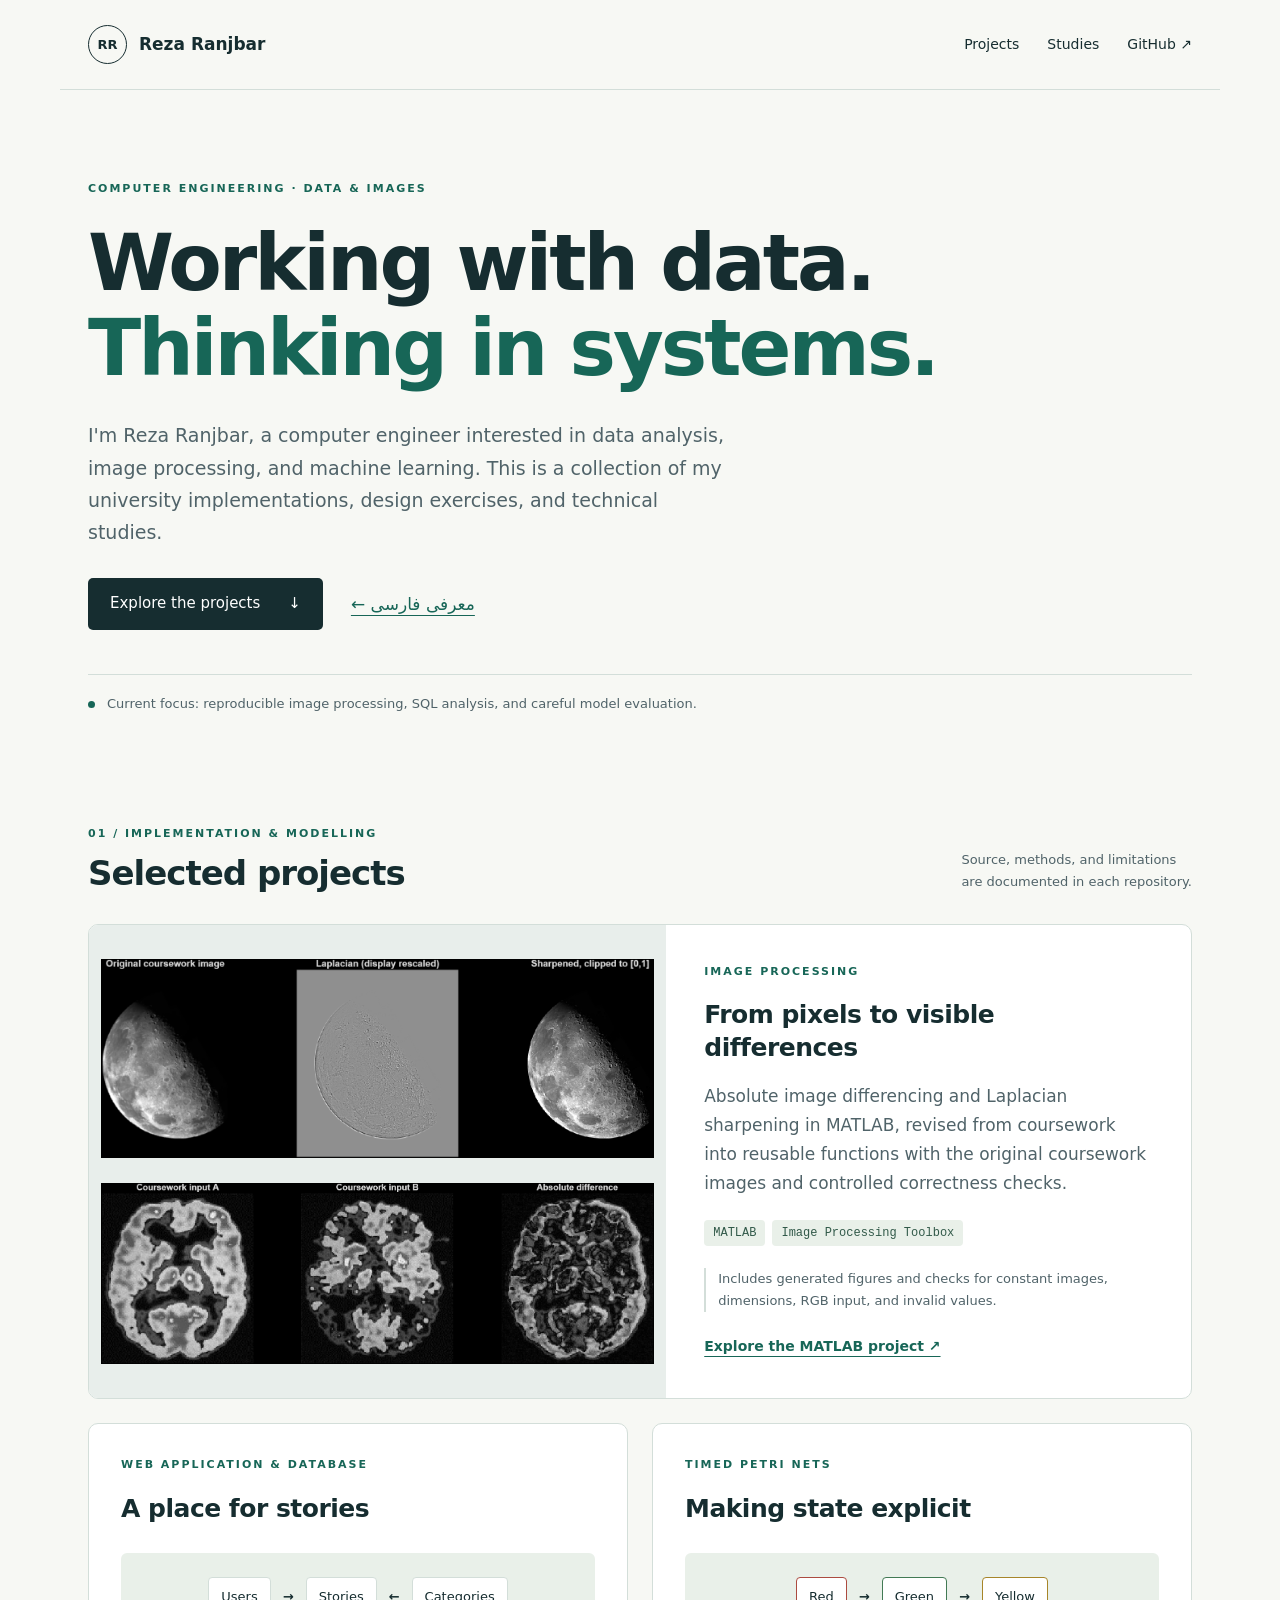
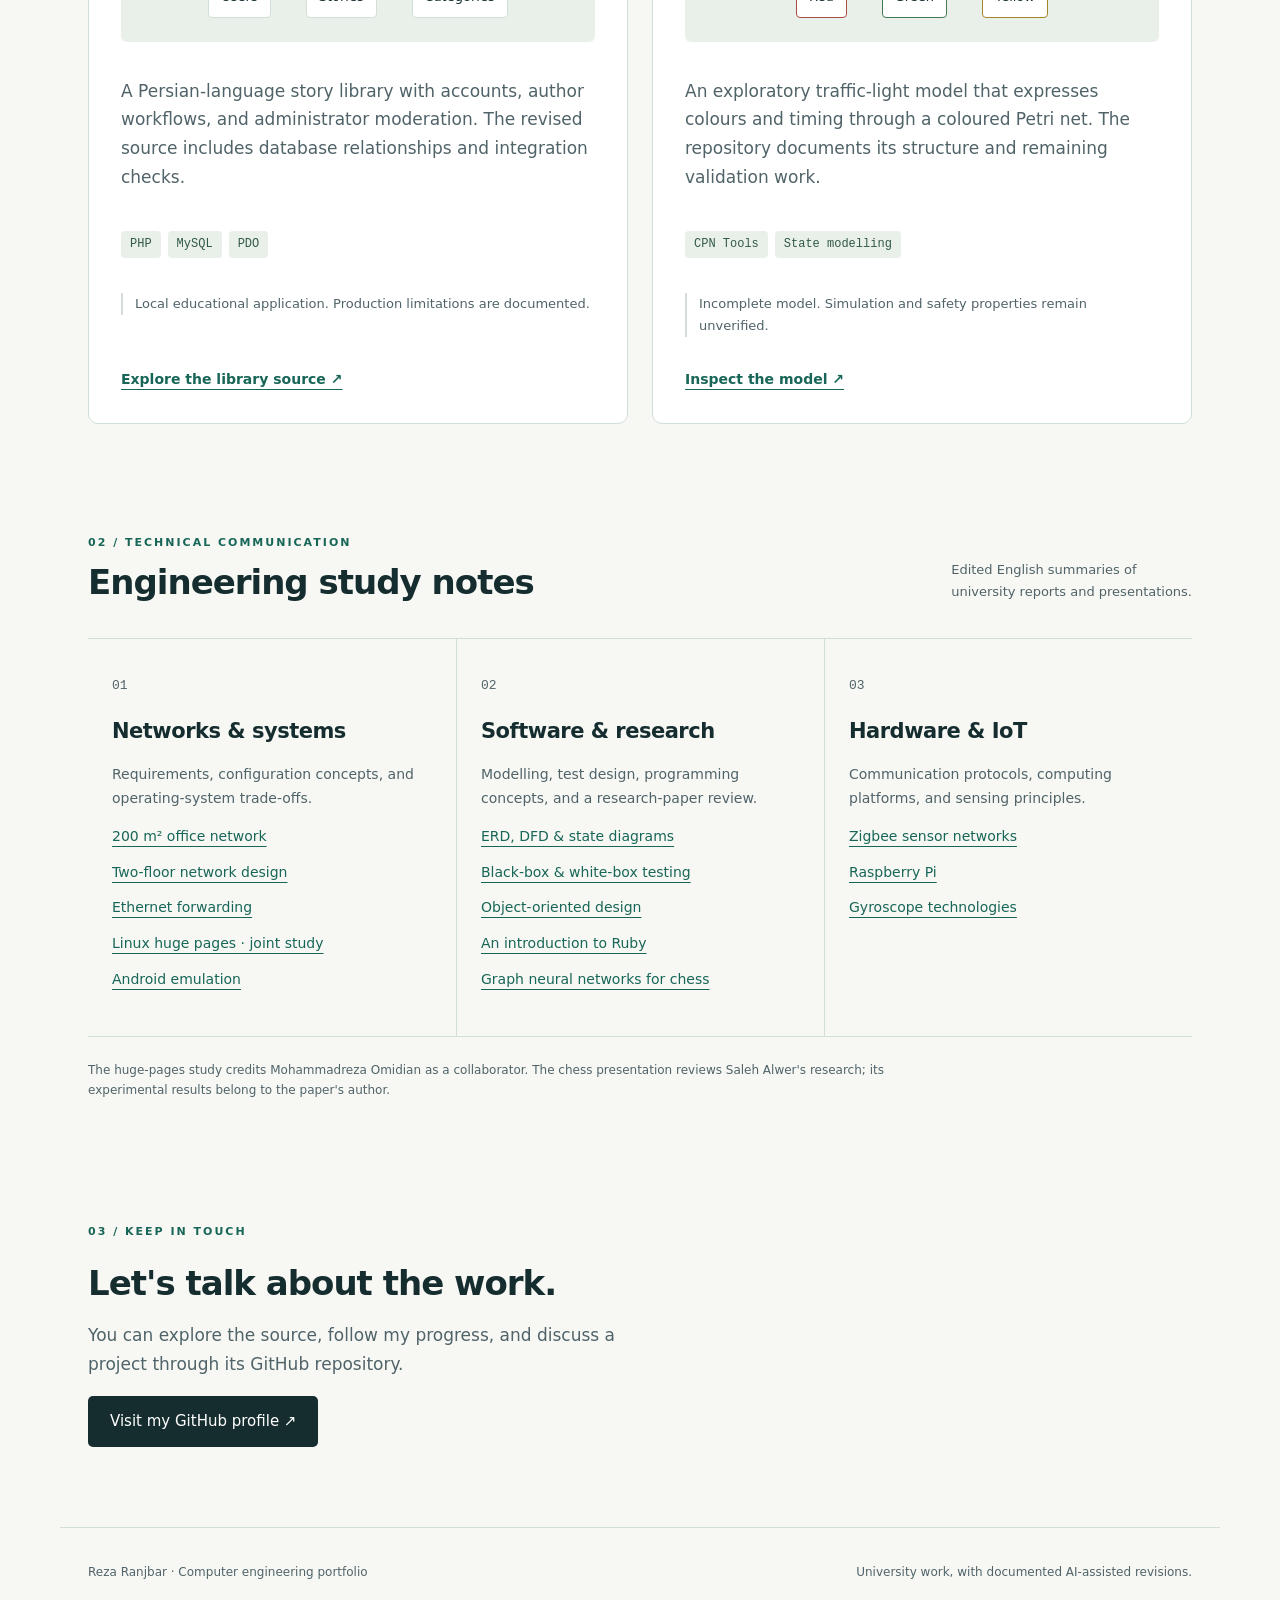
==== index.html @ 59a63861 "Add files via upload first ever website created as well,don't be hard on me" ====
<!doctype html>
<html lang="en">
<head>
  <meta charset="utf-8">
  <meta name="viewport" content="width=device-width, initial-scale=1">
  <meta name="description" content="Reza Ranjbar's computer engineering portfolio: MATLAB image processing, a PHP/MySQL story library, modelling and engineering studies.">
  <title>Reza Ranjbar — Computer Engineering Portfolio</title>
  <link rel="icon" href="assets/favicon.svg" type="image/svg+xml">
  <link rel="stylesheet" href="style.css">
</head>
<body>
  <a class="skip" href="#main">Skip to content</a>
  <header class="wrap"><a class="brand" href="index.html" aria-label="Reza Ranjbar home"><span>RR</span> Reza Ranjbar</a><nav aria-label="Main navigation"><a href="#projects">Projects</a><a href="#studies">Studies</a><a href="https://github.com/reza05463">GitHub ↗</a></nav></header>
  <main id="main">
    <section class="hero wrap">
      <p class="eyebrow">COMPUTER ENGINEERING · DATA &amp; IMAGES</p>
      <h1>Working with data.<br><span>Thinking in systems.</span></h1>
      <p class="intro">I'm Reza Ranjbar, a computer engineer interested in data analysis, image processing, and machine learning. This is a collection of my university implementations, design exercises, and technical studies.</p>
      <div class="actions"><a class="button" href="#projects">Explore the projects <span aria-hidden="true">↓</span></a><a href="https://github.com/reza05463/reza05463/blob/main/README.fa.md" lang="fa" dir="rtl">معرفی فارسی ←</a></div>
      <div class="focus"><span class="dot" aria-hidden="true"></span><p>Current focus: reproducible image processing, SQL analysis, and careful model evaluation.</p></div>
    </section>
    <section id="projects" class="wrap section">
      <div class="section-heading"><div><p class="eyebrow">01 / IMPLEMENTATION &amp; MODELLING</p><h2>Selected projects</h2></div><p>Source, methods, and limitations<br>are documented in each repository.</p></div>
      <article class="featured card">
        <div class="project-image"><img src="assets/laplacian.png" alt="Coursework image, its Laplacian response, and the sharpened output" width="1800" height="600"><img src="assets/difference.png" alt="Two supplied coursework brain images and their absolute pixel differences" width="1800" height="600" loading="lazy"></div>
        <div class="project-copy"><p class="eyebrow">IMAGE PROCESSING</p><h3>From pixels to visible differences</h3><p>Absolute image differencing and Laplacian sharpening in MATLAB, revised from coursework into reusable functions with the original coursework images and controlled correctness checks.</p><ul class="tags" aria-label="Technologies"><li>MATLAB</li><li>Image Processing Toolbox</li></ul><p class="evidence">Includes generated figures and checks for constant images, dimensions, RGB input, and invalid values.</p><a class="project-link" href="https://github.com/reza05463/matlab-image-processing">Explore the MATLAB project ↗</a></div>
      </article>
      <div class="project-grid">
        <article class="card small-card"><p class="eyebrow">WEB APPLICATION &amp; DATABASE</p><h3>A place for stories</h3><div class="schema" aria-label="Users author stories; categories group stories"><span>Users</span><b aria-hidden="true">→</b><span>Stories</span><b aria-hidden="true">←</b><span>Categories</span></div><p>A Persian-language story library with accounts, author workflows, and administrator moderation. The revised source includes database relationships and integration checks.</p><ul class="tags" aria-label="Technologies"><li>PHP</li><li>MySQL</li><li>PDO</li></ul><p class="evidence">Local educational application. Production limitations are documented.</p><a class="project-link" href="https://github.com/reza05463/story-library">Explore the library source ↗</a></article>
        <article class="card small-card"><p class="eyebrow">TIMED PETRI NETS</p><h3>Making state explicit</h3><div class="states" aria-label="Red, green, and yellow model states"><span>Red</span><b aria-hidden="true">→</b><span>Green</span><b aria-hidden="true">→</b><span>Yellow</span></div><p>An exploratory traffic-light model that expresses colours and timing through a coloured Petri net. The repository documents its structure and remaining validation work.</p><ul class="tags" aria-label="Technologies"><li>CPN Tools</li><li>State modelling</li></ul><p class="evidence">Incomplete model. Simulation and safety properties remain unverified.</p><a class="project-link" href="https://github.com/reza05463/traffic-light-model">Inspect the model ↗</a></article>
      </div>
    </section>
    <section id="studies" class="wrap section">
      <div class="section-heading"><div><p class="eyebrow">02 / TECHNICAL COMMUNICATION</p><h2>Engineering study notes</h2></div><p>Edited English summaries of<br>university reports and presentations.</p></div>
      <div class="study-grid">
        <article><span class="number">01</span><h3>Networks &amp; systems</h3><p>Requirements, configuration concepts, and operating-system trade-offs.</p><ul>
          <li><a href="https://github.com/reza05463/engineering-study-notes/blob/main/notes/office-network.md">200 m² office network</a></li>
          <li><a href="https://github.com/reza05463/engineering-study-notes/blob/main/notes/two-floor-network.md">Two-floor network design</a></li>
          <li><a href="https://github.com/reza05463/engineering-study-notes/blob/main/notes/ethernet-switching.md">Ethernet forwarding</a></li>
          <li><a href="https://github.com/reza05463/engineering-study-notes/blob/main/notes/huge-pages.md">Linux huge pages · joint study</a></li>
          <li><a href="https://github.com/reza05463/engineering-study-notes/blob/main/notes/android-emulation.md">Android emulation</a></li>
        </ul></article>
        <article><span class="number">02</span><h3>Software &amp; research</h3><p>Modelling, test design, programming concepts, and a research-paper review.</p><ul>
          <li><a href="https://github.com/reza05463/engineering-study-notes/blob/main/notes/software-modelling.md">ERD, DFD &amp; state diagrams</a></li>
          <li><a href="https://github.com/reza05463/engineering-study-notes/blob/main/notes/software-testing.md">Black-box &amp; white-box testing</a></li>
          <li><a href="https://github.com/reza05463/engineering-study-notes/blob/main/notes/object-oriented-design.md">Object-oriented design</a></li>
          <li><a href="https://github.com/reza05463/engineering-study-notes/blob/main/notes/ruby-overview.md">An introduction to Ruby</a></li>
          <li><a href="https://github.com/reza05463/engineering-study-notes/blob/main/notes/chess-gnn-review.md">Graph neural networks for chess</a></li>
        </ul></article>
        <article><span class="number">03</span><h3>Hardware &amp; IoT</h3><p>Communication protocols, computing platforms, and sensing principles.</p><ul>
          <li><a href="https://github.com/reza05463/engineering-study-notes/blob/main/notes/zigbee.md">Zigbee sensor networks</a></li>
          <li><a href="https://github.com/reza05463/engineering-study-notes/blob/main/notes/raspberry-pi.md">Raspberry Pi</a></li>
          <li><a href="https://github.com/reza05463/engineering-study-notes/blob/main/notes/gyroscopes.md">Gyroscope technologies</a></li>
        </ul></article>
      </div>
      <p class="credit">The huge-pages study credits Mohammadreza Omidian as a collaborator. The chess presentation reviews Saleh Alwer's research; its experimental results belong to the paper's author.</p>
    </section>
    <section class="wrap contact section"><p class="eyebrow">03 / KEEP IN TOUCH</p><h2>Let's talk about the work.</h2><p>You can explore the source, follow my progress, and discuss a project through its GitHub repository.</p><a class="button" href="https://github.com/reza05463">Visit my GitHub profile ↗</a></section>
  </main>
  <footer class="wrap"><p>Reza Ranjbar · Computer engineering portfolio</p><p>University work, with documented AI-assisted revisions.</p></footer>
</body>
</html>
---- style.css ----
:root{color-scheme:light;--ink:#162d30;--muted:#506369;--paper:#f7f8f4;--line:#d3ded9;--teal:#176657;--soft:#e9f0e9}*{box-sizing:border-box}html{scroll-behavior:smooth;scroll-padding-top:24px}body{margin:0;background:var(--paper);color:var(--ink);font:17px/1.7 system-ui,-apple-system,"Segoe UI",sans-serif}a{color:var(--teal);text-underline-offset:5px}a:hover{color:#0d4135}a:focus-visible{outline:3px solid #b46310;outline-offset:5px;border-radius:2px}.wrap{max-width:1160px;margin-inline:auto;padding-inline:28px}header{display:flex;justify-content:space-between;align-items:center;gap:24px;padding-block:25px;border-bottom:1px solid var(--line)}.brand{font-size:17px;font-weight:650;text-decoration:none;color:var(--ink);display:flex;align-items:center;gap:12px}.brand span{display:grid;place-items:center;width:39px;height:39px;border:1px solid var(--ink);border-radius:50%;font:600 13px/1 system-ui}nav{display:flex;gap:28px;flex-wrap:wrap}nav a{font-size:14px;text-decoration:none;color:var(--ink)}.hero{padding-block:90px 55px}.eyebrow{font-size:11px;font-weight:700;letter-spacing:2px;color:var(--teal);margin:0 0 22px}h1{font-size:clamp(42px,6.2vw,78px);line-height:1.1;letter-spacing:-3px;margin:0 0 27px;font-weight:650}h1 span{color:var(--teal)}.intro{max-width:650px;color:var(--muted);font-size:19px}.actions{display:flex;align-items:center;gap:28px;margin-top:30px;flex-wrap:wrap}.button{display:inline-flex;align-items:center;gap:28px;background:var(--ink);color:white;text-decoration:none;padding:13px 22px;border-radius:5px;font-size:15px}.button:hover{background:var(--teal);color:white}.focus{display:flex;align-items:center;gap:12px;margin-top:44px;border-top:1px solid var(--line);padding-top:18px;color:var(--muted);font-size:13px}.focus p{margin:0}.dot{width:7px;height:7px;background:var(--teal);border-radius:50%;flex-shrink:0}.section{padding-block:55px}.section-heading{display:flex;justify-content:space-between;gap:20px;align-items:end;margin-bottom:30px}.section-heading .eyebrow{margin-bottom:9px}h2{font-size:34px;line-height:1.2;letter-spacing:-1px;margin:0}h3{font-size:25px;line-height:1.3;letter-spacing:-.5px;margin:0 0 18px}.section-heading>p{margin:0;color:var(--muted);font-size:13px}.card{background:white;border:1px solid var(--line);border-radius:10px;overflow:hidden}.featured{display:grid;grid-template-columns:1.1fr 1fr}.project-image{display:flex;flex-direction:column;justify-content:center;gap:25px;background:#e8eeeb;padding:28px 12px}.project-image img{width:100%;height:auto;display:block}.project-copy{padding:38px}.card p{color:var(--muted)}.card .eyebrow{color:var(--teal);margin-bottom:18px}.tags{display:flex;flex-wrap:wrap;gap:7px;list-style:none;padding:0;margin:22px 0}.tags li{background:var(--soft);color:#315949;border-radius:4px;padding:3px 9px;font:12px/1.7 ui-monospace,monospace}.card .evidence{font-size:13px;border-left:2px solid var(--line);padding-left:12px}.project-link{display:inline-block;margin-top:10px;font-size:14px;font-weight:650}.project-grid{display:grid;grid-template-columns:1fr 1fr;gap:24px;margin-top:24px}.small-card{padding:32px;display:flex;flex-direction:column}.small-card .project-link{margin-top:auto;padding-top:18px}.schema,.states{display:flex;align-items:center;justify-content:center;gap:12px;flex-wrap:wrap;background:var(--soft);padding:24px 12px;border-radius:6px;font-size:13px;margin:10px 0 18px}.schema span,.states span{background:white;border:1px solid var(--line);border-radius:4px;padding:8px 12px}.states span:first-child{border-color:#ac4b40}.states span:nth-of-type(2){border-color:#427a54}.states span:last-child{border-color:#a78529}.study-grid{display:grid;grid-template-columns:repeat(3,1fr);border-block:1px solid var(--line);margin-top:35px}.study-grid article{padding:30px 24px}.study-grid article+article{border-left:1px solid var(--line)}.number{font:13px ui-monospace,monospace;color:var(--muted)}.study-grid h3{font-size:21px;margin-top:20px}.study-grid p{color:var(--muted);font-size:14px}.study-grid ul{padding:0;list-style:none;font-size:14px}.study-grid li{margin-bottom:12px}.credit{color:var(--muted);font-size:12px;max-width:850px;margin-top:23px}.contact{padding-bottom:80px}.contact p:not(.eyebrow){max-width:590px;color:var(--muted)}footer{border-top:1px solid var(--line);display:flex;justify-content:space-between;gap:20px;padding-block:22px;font-size:12px;color:var(--muted)}.skip{position:absolute;left:16px;top:-100px;background:white;padding:12px;z-index:2}.skip:focus{top:12px}@media(max-width:760px){.wrap{padding-inline:20px}header{flex-wrap:wrap}nav{gap:22px}.hero{padding-block:55px 25px}h1{letter-spacing:-1.8px}.intro{font-size:17px}.section{padding-block:35px}.section-heading{display:block}.section-heading>p{margin-top:15px}.featured,.project-grid,.study-grid{grid-template-columns:1fr}.project-copy,.small-card{padding:26px}.study-grid article+article{border-left:0;border-top:1px solid var(--line)}.study-grid article{padding:25px 10px}footer{display:block}.project-image{padding:20px 10px}.contact{padding-bottom:60px}}@media(prefers-reduced-motion:reduce){html{scroll-behavior:auto}}
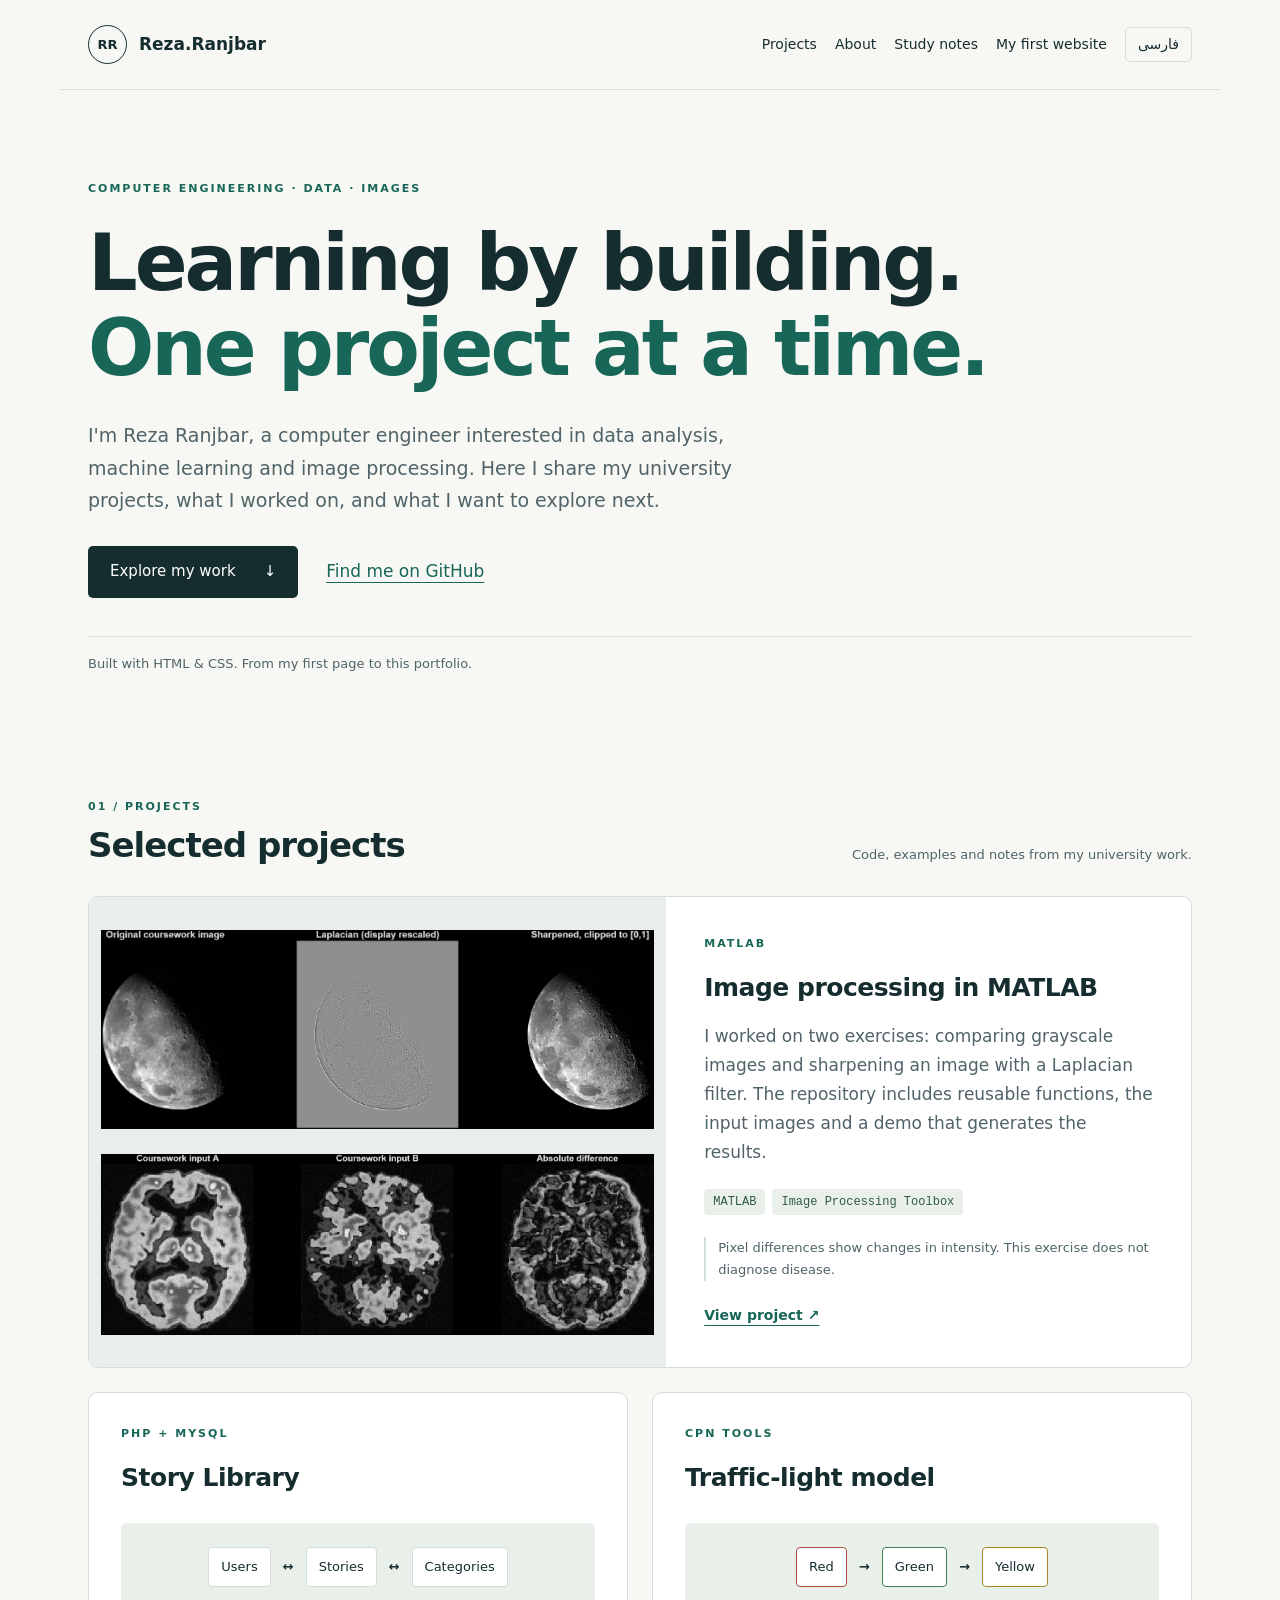
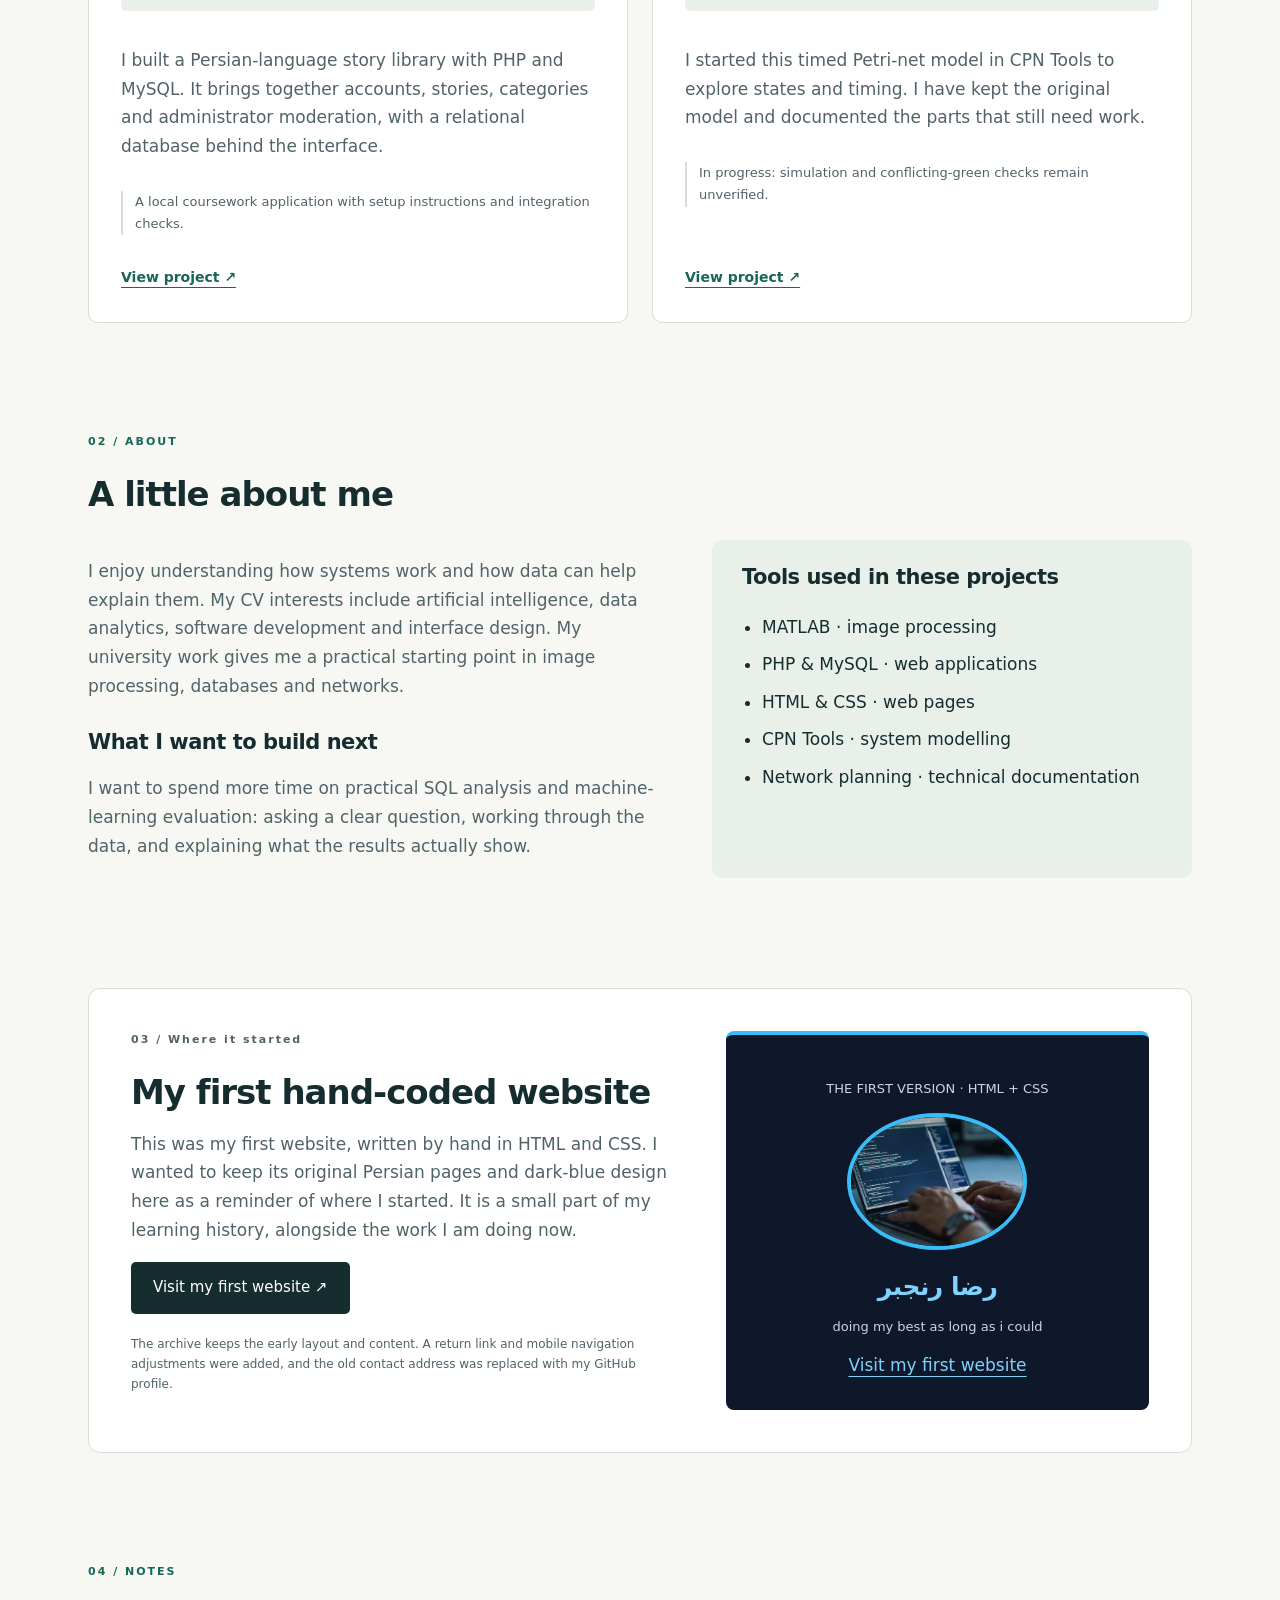
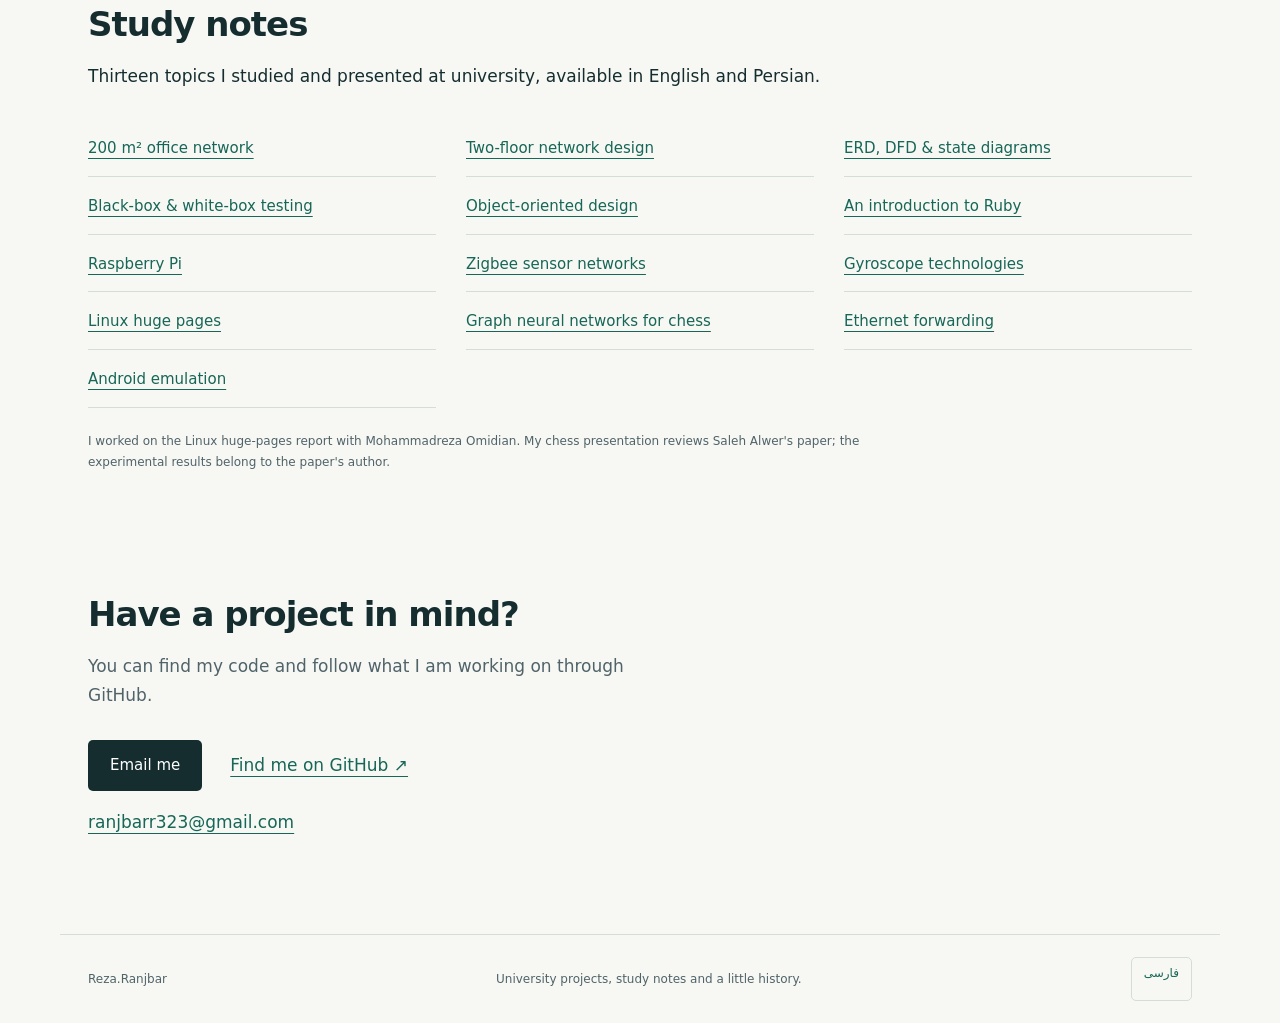
==== commit eff12bea: "Add files via upload Update bilingual portfolio and preserve my first website" ====
--- a/index.html
+++ b/index.html
@@ -1,62 +1,50 @@
 <!doctype html>
-<html lang="en">
+<html lang="en" dir="ltr">
 <head>
   <meta charset="utf-8">
   <meta name="viewport" content="width=device-width, initial-scale=1">
-  <meta name="description" content="Reza Ranjbar's computer engineering portfolio: MATLAB image processing, a PHP/MySQL story library, modelling and engineering studies.">
-  <title>Reza Ranjbar — Computer Engineering Portfolio</title>
+  <meta name="description" content="My university projects in image processing, databases and networks, plus the first website I coded by hand.">
+  <title>Reza.Ranjbar | Computer Engineering Portfolio</title>
   <link rel="icon" href="assets/favicon.svg" type="image/svg+xml">
   <link rel="stylesheet" href="style.css">
+  <link rel="stylesheet" href="portfolio.css">
+  <link rel="alternate" hreflang="en" href="index.html">
+  <link rel="alternate" hreflang="fa" href="fa.html">
 </head>
 <body>
   <a class="skip" href="#main">Skip to content</a>
-  <header class="wrap"><a class="brand" href="index.html" aria-label="Reza Ranjbar home"><span>RR</span> Reza Ranjbar</a><nav aria-label="Main navigation"><a href="#projects">Projects</a><a href="#studies">Studies</a><a href="https://github.com/reza05463">GitHub ↗</a></nav></header>
+  <header class="wrap"><a class="brand" href="index.html" dir="ltr"><span>RR</span> Reza.Ranjbar</a><nav aria-label="Main navigation"><a href="#projects">Projects</a><a href="#about">About</a><a href="#studies">Study notes</a><a href="#first-website">My first website</a><a class="language" href="fa.html" lang="fa" hreflang="fa" dir="rtl">فارسی</a></nav></header>
   <main id="main">
     <section class="hero wrap">
-      <p class="eyebrow">COMPUTER ENGINEERING · DATA &amp; IMAGES</p>
-      <h1>Working with data.<br><span>Thinking in systems.</span></h1>
-      <p class="intro">I'm Reza Ranjbar, a computer engineer interested in data analysis, image processing, and machine learning. This is a collection of my university implementations, design exercises, and technical studies.</p>
-      <div class="actions"><a class="button" href="#projects">Explore the projects <span aria-hidden="true">↓</span></a><a href="https://github.com/reza05463/reza05463/blob/main/README.fa.md" lang="fa" dir="rtl">معرفی فارسی ←</a></div>
-      <div class="focus"><span class="dot" aria-hidden="true"></span><p>Current focus: reproducible image processing, SQL analysis, and careful model evaluation.</p></div>
+      <p class="eyebrow">COMPUTER ENGINEERING · DATA · IMAGES</p>
+      <h1>Learning by building.<br><span>One project at a time.</span></h1>
+      <p class="intro">I'm Reza Ranjbar, a computer engineer interested in data analysis, machine learning and image processing. Here I share my university projects, what I worked on, and what I want to explore next.</p>
+      <div class="actions"><a class="button" href="#projects">Explore my work <span aria-hidden="true">↓</span></a><a href="https://github.com/reza05463">Find me on GitHub</a></div>
+      <p class="build-note">Built with HTML & CSS. From my first page to this portfolio.</p>
     </section>
-    <section id="projects" class="wrap section">
-      <div class="section-heading"><div><p class="eyebrow">01 / IMPLEMENTATION &amp; MODELLING</p><h2>Selected projects</h2></div><p>Source, methods, and limitations<br>are documented in each repository.</p></div>
+    <section id="projects" class="wrap section" aria-labelledby="projects-title">
+      <div class="section-heading"><div><p class="eyebrow">01 / PROJECTS</p><h2 id="projects-title">Selected projects</h2></div><p>Code, examples and notes from my university work.</p></div>
       <article class="featured card">
-        <div class="project-image"><img src="assets/laplacian.png" alt="Coursework image, its Laplacian response, and the sharpened output" width="1800" height="600"><img src="assets/difference.png" alt="Two supplied coursework brain images and their absolute pixel differences" width="1800" height="600" loading="lazy"></div>
-        <div class="project-copy"><p class="eyebrow">IMAGE PROCESSING</p><h3>From pixels to visible differences</h3><p>Absolute image differencing and Laplacian sharpening in MATLAB, revised from coursework into reusable functions with the original coursework images and controlled correctness checks.</p><ul class="tags" aria-label="Technologies"><li>MATLAB</li><li>Image Processing Toolbox</li></ul><p class="evidence">Includes generated figures and checks for constant images, dimensions, RGB input, and invalid values.</p><a class="project-link" href="https://github.com/reza05463/matlab-image-processing">Explore the MATLAB project ↗</a></div>
+        <div class="project-image"><img src="assets/laplacian.png" alt="Original Moon image, Laplacian response and sharpened image" width="1800" height="600"><img src="assets/difference.png" alt="Two coursework brain images and their absolute pixel difference" width="1800" height="600" loading="lazy"></div>
+        <div class="project-copy"><p class="eyebrow">MATLAB</p><h3>Image processing in MATLAB</h3><p>I worked on two exercises: comparing grayscale images and sharpening an image with a Laplacian filter. The repository includes reusable functions, the input images and a demo that generates the results.</p><ul class="tags"><li>MATLAB</li><li>Image Processing Toolbox</li></ul><p class="evidence">Pixel differences show changes in intensity. This exercise does not diagnose disease.</p><a class="project-link" href="https://github.com/reza05463/matlab-image-processing">View project ↗</a></div>
       </article>
       <div class="project-grid">
-        <article class="card small-card"><p class="eyebrow">WEB APPLICATION &amp; DATABASE</p><h3>A place for stories</h3><div class="schema" aria-label="Users author stories; categories group stories"><span>Users</span><b aria-hidden="true">→</b><span>Stories</span><b aria-hidden="true">←</b><span>Categories</span></div><p>A Persian-language story library with accounts, author workflows, and administrator moderation. The revised source includes database relationships and integration checks.</p><ul class="tags" aria-label="Technologies"><li>PHP</li><li>MySQL</li><li>PDO</li></ul><p class="evidence">Local educational application. Production limitations are documented.</p><a class="project-link" href="https://github.com/reza05463/story-library">Explore the library source ↗</a></article>
-        <article class="card small-card"><p class="eyebrow">TIMED PETRI NETS</p><h3>Making state explicit</h3><div class="states" aria-label="Red, green, and yellow model states"><span>Red</span><b aria-hidden="true">→</b><span>Green</span><b aria-hidden="true">→</b><span>Yellow</span></div><p>An exploratory traffic-light model that expresses colours and timing through a coloured Petri net. The repository documents its structure and remaining validation work.</p><ul class="tags" aria-label="Technologies"><li>CPN Tools</li><li>State modelling</li></ul><p class="evidence">Incomplete model. Simulation and safety properties remain unverified.</p><a class="project-link" href="https://github.com/reza05463/traffic-light-model">Inspect the model ↗</a></article>
+        <article class="card small-card"><p class="eyebrow">PHP + MYSQL</p><h3>Story Library</h3><div class="schema"><span>Users</span><b aria-hidden="true">↔</b><span>Stories</span><b aria-hidden="true">↔</b><span>Categories</span></div><p>I built a Persian-language story library with PHP and MySQL. It brings together accounts, stories, categories and administrator moderation, with a relational database behind the interface.</p><p class="evidence">A local coursework application with setup instructions and integration checks.</p><a class="project-link" href="https://github.com/reza05463/story-library">View project ↗</a></article>
+        <article class="card small-card"><p class="eyebrow">CPN TOOLS</p><h3>Traffic-light model</h3><div class="states" dir="ltr"><span>Red</span><b aria-hidden="true">→</b><span>Green</span><b aria-hidden="true">→</b><span>Yellow</span></div><p>I started this timed Petri-net model in CPN Tools to explore states and timing. I have kept the original model and documented the parts that still need work.</p><p class="evidence">In progress: simulation and conflicting-green checks remain unverified.</p><a class="project-link" href="https://github.com/reza05463/traffic-light-model">View project ↗</a></article>
       </div>
     </section>
-    <section id="studies" class="wrap section">
-      <div class="section-heading"><div><p class="eyebrow">02 / TECHNICAL COMMUNICATION</p><h2>Engineering study notes</h2></div><p>Edited English summaries of<br>university reports and presentations.</p></div>
-      <div class="study-grid">
-        <article><span class="number">01</span><h3>Networks &amp; systems</h3><p>Requirements, configuration concepts, and operating-system trade-offs.</p><ul>
-          <li><a href="https://github.com/reza05463/engineering-study-notes/blob/main/notes/office-network.md">200 m² office network</a></li>
-          <li><a href="https://github.com/reza05463/engineering-study-notes/blob/main/notes/two-floor-network.md">Two-floor network design</a></li>
-          <li><a href="https://github.com/reza05463/engineering-study-notes/blob/main/notes/ethernet-switching.md">Ethernet forwarding</a></li>
-          <li><a href="https://github.com/reza05463/engineering-study-notes/blob/main/notes/huge-pages.md">Linux huge pages · joint study</a></li>
-          <li><a href="https://github.com/reza05463/engineering-study-notes/blob/main/notes/android-emulation.md">Android emulation</a></li>
-        </ul></article>
-        <article><span class="number">02</span><h3>Software &amp; research</h3><p>Modelling, test design, programming concepts, and a research-paper review.</p><ul>
-          <li><a href="https://github.com/reza05463/engineering-study-notes/blob/main/notes/software-modelling.md">ERD, DFD &amp; state diagrams</a></li>
-          <li><a href="https://github.com/reza05463/engineering-study-notes/blob/main/notes/software-testing.md">Black-box &amp; white-box testing</a></li>
-          <li><a href="https://github.com/reza05463/engineering-study-notes/blob/main/notes/object-oriented-design.md">Object-oriented design</a></li>
-          <li><a href="https://github.com/reza05463/engineering-study-notes/blob/main/notes/ruby-overview.md">An introduction to Ruby</a></li>
-          <li><a href="https://github.com/reza05463/engineering-study-notes/blob/main/notes/chess-gnn-review.md">Graph neural networks for chess</a></li>
-        </ul></article>
-        <article><span class="number">03</span><h3>Hardware &amp; IoT</h3><p>Communication protocols, computing platforms, and sensing principles.</p><ul>
-          <li><a href="https://github.com/reza05463/engineering-study-notes/blob/main/notes/zigbee.md">Zigbee sensor networks</a></li>
-          <li><a href="https://github.com/reza05463/engineering-study-notes/blob/main/notes/raspberry-pi.md">Raspberry Pi</a></li>
-          <li><a href="https://github.com/reza05463/engineering-study-notes/blob/main/notes/gyroscopes.md">Gyroscope technologies</a></li>
-        </ul></article>
-      </div>
-      <p class="credit">The huge-pages study credits Mohammadreza Omidian as a collaborator. The chess presentation reviews Saleh Alwer's research; its experimental results belong to the paper's author.</p>
+    <section id="about" class="wrap section" aria-labelledby="about-title">
+      <p class="eyebrow">02 / ABOUT</p><h2 id="about-title">A little about me</h2>
+      <div class="about-grid"><div><p>I enjoy understanding how systems work and how data can help explain them. My CV interests include artificial intelligence, data analytics, software development and interface design. My university work gives me a practical starting point in image processing, databases and networks.</p><h3>What I want to build next</h3><p>I want to spend more time on practical SQL analysis and machine-learning evaluation: asking a clear question, working through the data, and explaining what the results actually show.</p></div><div class="skill-box"><h3>Tools used in these projects</h3><ul><li>MATLAB · image processing</li><li>PHP &amp; MySQL · web applications</li><li>HTML &amp; CSS · web pages</li><li>CPN Tools · system modelling</li><li>Network planning · technical documentation</li></ul></div></div>
     </section>
-    <section class="wrap contact section"><p class="eyebrow">03 / KEEP IN TOUCH</p><h2>Let's talk about the work.</h2><p>You can explore the source, follow my progress, and discuss a project through its GitHub repository.</p><a class="button" href="https://github.com/reza05463">Visit my GitHub profile ↗</a></section>
+    <section id="first-website" class="wrap section" aria-labelledby="archive-title">
+      <div class="archive-card"><div><p class="eyebrow">03 / Where it started</p><h2 id="archive-title">My first hand-coded website</h2><p>This was my first website, written by hand in HTML and CSS. I wanted to keep its original Persian pages and dark-blue design here as a reminder of where I started. It is a small part of my learning history, alongside the work I am doing now.</p><a class="button" href="first-website/index.html">Visit my first website ↗</a><p class="archive-note">The archive keeps the early layout and content. A return link and mobile navigation adjustments were added, and the old contact address was replaced with my GitHub profile.</p></div><div class="first-site-preview" aria-label="A keepsake from my first website"><p>THE FIRST VERSION · HTML + CSS</p><img src="first-website/profile.webp" alt="Profile image from my first website" width="180" height="180" loading="lazy"><h3 lang="fa" dir="rtl">رضا رنجبر</h3><p lang="en" dir="ltr">doing my best as long as i could</p><a href="first-website/index.html">Visit my first website</a></div></div>
+    </section>
+    <section id="studies" class="wrap section" aria-labelledby="studies-title">
+      <p class="eyebrow">04 / NOTES</p><h2 id="studies-title">Study notes</h2><p>Thirteen topics I studied and presented at university, available in English and Persian.</p><ul class="notes-list"><li><a href="https://github.com/reza05463/engineering-study-notes/blob/main/notes/office-network.md">200 m² office network</a></li><li><a href="https://github.com/reza05463/engineering-study-notes/blob/main/notes/two-floor-network.md">Two-floor network design</a></li><li><a href="https://github.com/reza05463/engineering-study-notes/blob/main/notes/software-modelling.md">ERD, DFD &amp; state diagrams</a></li><li><a href="https://github.com/reza05463/engineering-study-notes/blob/main/notes/software-testing.md">Black-box &amp; white-box testing</a></li><li><a href="https://github.com/reza05463/engineering-study-notes/blob/main/notes/object-oriented-design.md">Object-oriented design</a></li><li><a href="https://github.com/reza05463/engineering-study-notes/blob/main/notes/ruby-overview.md">An introduction to Ruby</a></li><li><a href="https://github.com/reza05463/engineering-study-notes/blob/main/notes/raspberry-pi.md">Raspberry Pi</a></li><li><a href="https://github.com/reza05463/engineering-study-notes/blob/main/notes/zigbee.md">Zigbee sensor networks</a></li><li><a href="https://github.com/reza05463/engineering-study-notes/blob/main/notes/gyroscopes.md">Gyroscope technologies</a></li><li><a href="https://github.com/reza05463/engineering-study-notes/blob/main/notes/huge-pages.md">Linux huge pages</a></li><li><a href="https://github.com/reza05463/engineering-study-notes/blob/main/notes/chess-gnn-review.md">Graph neural networks for chess</a></li><li><a href="https://github.com/reza05463/engineering-study-notes/blob/main/notes/ethernet-switching.md">Ethernet forwarding</a></li><li><a href="https://github.com/reza05463/engineering-study-notes/blob/main/notes/android-emulation.md">Android emulation</a></li></ul><p class="credit">I worked on the Linux huge-pages report with Mohammadreza Omidian. My chess presentation reviews Saleh Alwer's paper; the experimental results belong to the paper's author.</p>
+    </section>
+    <section class="wrap contact section"><h2>Have a project in mind?</h2><p>You can find my code and follow what I am working on through GitHub.</p><div class="actions"><a class="button" href="mailto:ranjbarr323@gmail.com">Email me</a><a href="https://github.com/reza05463">Find me on GitHub ↗</a></div><p><a href="mailto:ranjbarr323@gmail.com" dir="ltr">ranjbarr323@gmail.com</a></p></section>
   </main>
-  <footer class="wrap"><p>Reza Ranjbar · Computer engineering portfolio</p><p>University work, with documented AI-assisted revisions.</p></footer>
+  <footer class="wrap"><p dir="ltr">Reza.Ranjbar</p><p>University projects, study notes and a little history.</p><a class="language" href="fa.html" lang="fa" hreflang="fa" dir="rtl">فارسی</a></footer>
 </body>
 </html>
--- a/portfolio.css
+++ b/portfolio.css
@@ -0,0 +1,30 @@
+/* Additions to the original portfolio stylesheet. No external dependencies. */
+header nav{gap:18px;align-items:center}
+.brand{white-space:nowrap}
+.language{padding:5px 12px;border:1px solid var(--line);border-radius:5px;text-decoration:none;white-space:nowrap}
+.build-note{margin-top:38px;font-size:13px;color:var(--muted);border-top:1px solid var(--line);padding-top:16px}
+.about-grid{display:grid;grid-template-columns:1.2fr 1fr;gap:48px;margin-top:25px}
+.about-grid p{color:var(--muted)}
+.about-grid h3{font-size:21px;margin-top:28px}
+.skill-box{padding:24px 30px;background:var(--soft);border-radius:10px}
+.skill-box h3{margin-top:0}
+.skill-box ul{padding-inline-start:20px;line-height:2.2}
+.archive-card{display:grid;grid-template-columns:1.3fr 1fr;gap:45px;padding:42px;border:1px solid var(--line);border-radius:12px;background:white}
+.archive-card p{color:var(--muted)}
+.archive-card .archive-note{font-size:12px;line-height:1.7;margin-top:20px}
+.first-site-preview{background:#0f172a;border-top:4px solid #38bdf8;border-radius:8px;text-align:center;padding:30px 22px;align-self:center;color:#f8fafc}
+.first-site-preview img{border:4px solid #38bdf8;border-radius:50%;object-fit:cover;max-width:100%;height:auto}
+.first-site-preview h3,.first-site-preview a{color:#7dd3fc}
+.first-site-preview h3{margin:12px 0}
+.first-site-preview p{color:#cbd5e1;font-size:13px}
+.notes-list{list-style:none;padding:0;display:grid;grid-template-columns:repeat(3,minmax(0,1fr));gap:0 30px;margin-top:28px}
+.notes-list li{border-bottom:1px solid var(--line);padding:14px 0}
+.notes-list a{font-size:15px}
+.card .evidence{border-left:0;border-inline-start:2px solid var(--line);padding-left:0;padding-inline-start:12px}
+html[dir="rtl"] body{font-family:Tahoma,"Segoe UI",sans-serif;line-height:1.95}
+html[dir="rtl"] h1{letter-spacing:0;font-size:clamp(34px,5vw,64px);line-height:1.55}
+html[dir="rtl"] h2,html[dir="rtl"] h3{letter-spacing:0;line-height:1.6}
+html[dir="rtl"] .eyebrow{letter-spacing:0;font-size:12px}
+html[dir="rtl"] .intro{font-size:18px}
+@media(max-width:900px){header{flex-wrap:wrap}.archive-card{gap:25px;padding:28px}.about-grid{gap:25px}.notes-list{grid-template-columns:repeat(2,minmax(0,1fr))}}
+@media(max-width:600px){header nav{gap:10px 16px}header nav a{font-size:13px}.about-grid,.archive-card{grid-template-columns:1fr}.notes-list{grid-template-columns:1fr}.archive-card{padding:24px}.hero{padding-top:42px}.skill-box{padding:22px}.schema{gap:6px}.schema span{padding:6px 9px}.brand{font-size:18px}h2{font-size:28px}}
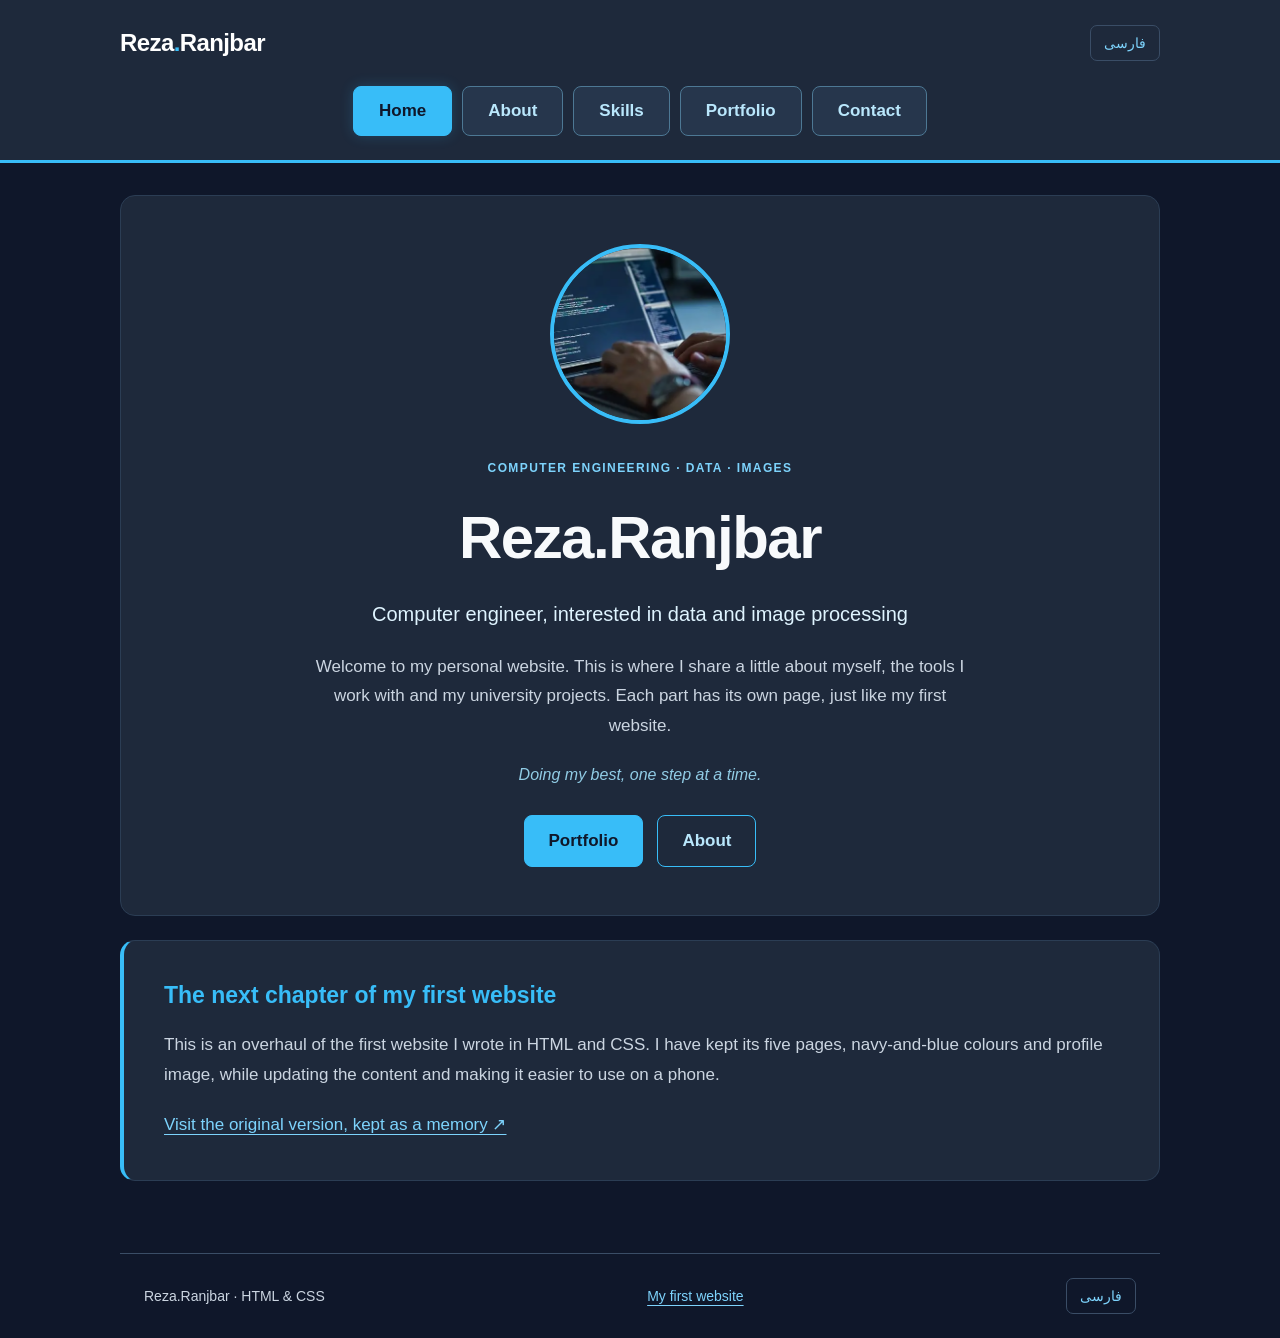
==== commit 6d3dc244: "Add files via upload" ====
--- a/index.html
+++ b/index.html
@@ -1,50 +1,57 @@
 <!doctype html>
 <html lang="en" dir="ltr">
-<head>
-  <meta charset="utf-8">
-  <meta name="viewport" content="width=device-width, initial-scale=1">
-  <meta name="description" content="My university projects in image processing, databases and networks, plus the first website I coded by hand.">
-  <title>Reza.Ranjbar | Computer Engineering Portfolio</title>
-  <link rel="icon" href="assets/favicon.svg" type="image/svg+xml">
-  <link rel="stylesheet" href="style.css">
-  <link rel="stylesheet" href="portfolio.css">
-  <link rel="alternate" hreflang="en" href="index.html">
-  <link rel="alternate" hreflang="fa" href="fa.html">
-</head>
-<body>
-  <a class="skip" href="#main">Skip to content</a>
-  <header class="wrap"><a class="brand" href="index.html" dir="ltr"><span>RR</span> Reza.Ranjbar</a><nav aria-label="Main navigation"><a href="#projects">Projects</a><a href="#about">About</a><a href="#studies">Study notes</a><a href="#first-website">My first website</a><a class="language" href="fa.html" lang="fa" hreflang="fa" dir="rtl">فارسی</a></nav></header>
-  <main id="main">
-    <section class="hero wrap">
-      <p class="eyebrow">COMPUTER ENGINEERING · DATA · IMAGES</p>
-      <h1>Learning by building.<br><span>One project at a time.</span></h1>
-      <p class="intro">I'm Reza Ranjbar, a computer engineer interested in data analysis, machine learning and image processing. Here I share my university projects, what I worked on, and what I want to explore next.</p>
-      <div class="actions"><a class="button" href="#projects">Explore my work <span aria-hidden="true">↓</span></a><a href="https://github.com/reza05463">Find me on GitHub</a></div>
-      <p class="build-note">Built with HTML & CSS. From my first page to this portfolio.</p>
-    </section>
-    <section id="projects" class="wrap section" aria-labelledby="projects-title">
-      <div class="section-heading"><div><p class="eyebrow">01 / PROJECTS</p><h2 id="projects-title">Selected projects</h2></div><p>Code, examples and notes from my university work.</p></div>
-      <article class="featured card">
-        <div class="project-image"><img src="assets/laplacian.png" alt="Original Moon image, Laplacian response and sharpened image" width="1800" height="600"><img src="assets/difference.png" alt="Two coursework brain images and their absolute pixel difference" width="1800" height="600" loading="lazy"></div>
-        <div class="project-copy"><p class="eyebrow">MATLAB</p><h3>Image processing in MATLAB</h3><p>I worked on two exercises: comparing grayscale images and sharpening an image with a Laplacian filter. The repository includes reusable functions, the input images and a demo that generates the results.</p><ul class="tags"><li>MATLAB</li><li>Image Processing Toolbox</li></ul><p class="evidence">Pixel differences show changes in intensity. This exercise does not diagnose disease.</p><a class="project-link" href="https://github.com/reza05463/matlab-image-processing">View project ↗</a></div>
-      </article>
-      <div class="project-grid">
-        <article class="card small-card"><p class="eyebrow">PHP + MYSQL</p><h3>Story Library</h3><div class="schema"><span>Users</span><b aria-hidden="true">↔</b><span>Stories</span><b aria-hidden="true">↔</b><span>Categories</span></div><p>I built a Persian-language story library with PHP and MySQL. It brings together accounts, stories, categories and administrator moderation, with a relational database behind the interface.</p><p class="evidence">A local coursework application with setup instructions and integration checks.</p><a class="project-link" href="https://github.com/reza05463/story-library">View project ↗</a></article>
-        <article class="card small-card"><p class="eyebrow">CPN TOOLS</p><h3>Traffic-light model</h3><div class="states" dir="ltr"><span>Red</span><b aria-hidden="true">→</b><span>Green</span><b aria-hidden="true">→</b><span>Yellow</span></div><p>I started this timed Petri-net model in CPN Tools to explore states and timing. I have kept the original model and documented the parts that still need work.</p><p class="evidence">In progress: simulation and conflicting-green checks remain unverified.</p><a class="project-link" href="https://github.com/reza05463/traffic-light-model">View project ↗</a></article>
-      </div>
-    </section>
-    <section id="about" class="wrap section" aria-labelledby="about-title">
-      <p class="eyebrow">02 / ABOUT</p><h2 id="about-title">A little about me</h2>
-      <div class="about-grid"><div><p>I enjoy understanding how systems work and how data can help explain them. My CV interests include artificial intelligence, data analytics, software development and interface design. My university work gives me a practical starting point in image processing, databases and networks.</p><h3>What I want to build next</h3><p>I want to spend more time on practical SQL analysis and machine-learning evaluation: asking a clear question, working through the data, and explaining what the results actually show.</p></div><div class="skill-box"><h3>Tools used in these projects</h3><ul><li>MATLAB · image processing</li><li>PHP &amp; MySQL · web applications</li><li>HTML &amp; CSS · web pages</li><li>CPN Tools · system modelling</li><li>Network planning · technical documentation</li></ul></div></div>
-    </section>
-    <section id="first-website" class="wrap section" aria-labelledby="archive-title">
-      <div class="archive-card"><div><p class="eyebrow">03 / Where it started</p><h2 id="archive-title">My first hand-coded website</h2><p>This was my first website, written by hand in HTML and CSS. I wanted to keep its original Persian pages and dark-blue design here as a reminder of where I started. It is a small part of my learning history, alongside the work I am doing now.</p><a class="button" href="first-website/index.html">Visit my first website ↗</a><p class="archive-note">The archive keeps the early layout and content. A return link and mobile navigation adjustments were added, and the old contact address was replaced with my GitHub profile.</p></div><div class="first-site-preview" aria-label="A keepsake from my first website"><p>THE FIRST VERSION · HTML + CSS</p><img src="first-website/profile.webp" alt="Profile image from my first website" width="180" height="180" loading="lazy"><h3 lang="fa" dir="rtl">رضا رنجبر</h3><p lang="en" dir="ltr">doing my best as long as i could</p><a href="first-website/index.html">Visit my first website</a></div></div>
-    </section>
-    <section id="studies" class="wrap section" aria-labelledby="studies-title">
-      <p class="eyebrow">04 / NOTES</p><h2 id="studies-title">Study notes</h2><p>Thirteen topics I studied and presented at university, available in English and Persian.</p><ul class="notes-list"><li><a href="https://github.com/reza05463/engineering-study-notes/blob/main/notes/office-network.md">200 m² office network</a></li><li><a href="https://github.com/reza05463/engineering-study-notes/blob/main/notes/two-floor-network.md">Two-floor network design</a></li><li><a href="https://github.com/reza05463/engineering-study-notes/blob/main/notes/software-modelling.md">ERD, DFD &amp; state diagrams</a></li><li><a href="https://github.com/reza05463/engineering-study-notes/blob/main/notes/software-testing.md">Black-box &amp; white-box testing</a></li><li><a href="https://github.com/reza05463/engineering-study-notes/blob/main/notes/object-oriented-design.md">Object-oriented design</a></li><li><a href="https://github.com/reza05463/engineering-study-notes/blob/main/notes/ruby-overview.md">An introduction to Ruby</a></li><li><a href="https://github.com/reza05463/engineering-study-notes/blob/main/notes/raspberry-pi.md">Raspberry Pi</a></li><li><a href="https://github.com/reza05463/engineering-study-notes/blob/main/notes/zigbee.md">Zigbee sensor networks</a></li><li><a href="https://github.com/reza05463/engineering-study-notes/blob/main/notes/gyroscopes.md">Gyroscope technologies</a></li><li><a href="https://github.com/reza05463/engineering-study-notes/blob/main/notes/huge-pages.md">Linux huge pages</a></li><li><a href="https://github.com/reza05463/engineering-study-notes/blob/main/notes/chess-gnn-review.md">Graph neural networks for chess</a></li><li><a href="https://github.com/reza05463/engineering-study-notes/blob/main/notes/ethernet-switching.md">Ethernet forwarding</a></li><li><a href="https://github.com/reza05463/engineering-study-notes/blob/main/notes/android-emulation.md">Android emulation</a></li></ul><p class="credit">I worked on the Linux huge-pages report with Mohammadreza Omidian. My chess presentation reviews Saleh Alwer's paper; the experimental results belong to the paper's author.</p>
-    </section>
-    <section class="wrap contact section"><h2>Have a project in mind?</h2><p>You can find my code and follow what I am working on through GitHub.</p><div class="actions"><a class="button" href="mailto:ranjbarr323@gmail.com">Email me</a><a href="https://github.com/reza05463">Find me on GitHub ↗</a></div><p><a href="mailto:ranjbarr323@gmail.com" dir="ltr">ranjbarr323@gmail.com</a></p></section>
-  </main>
-  <footer class="wrap"><p dir="ltr">Reza.Ranjbar</p><p>University projects, study notes and a little history.</p><a class="language" href="fa.html" lang="fa" hreflang="fa" dir="rtl">فارسی</a></footer>
-</body>
+    <head>
+        <meta charset="utf-8">
+        <meta name="viewport" content="width=device-width, initial-scale=1">
+        <meta name="description" content="Home — Reza.Ranjbar. My personal website and university projects.">
+        <title>Home | Reza.Ranjbar</title>
+        <link rel="stylesheet" href="style.css">
+        <link rel="icon" href="assets/favicon.svg" type="image/svg+xml">
+        <link rel="alternate" hreflang="en" href="index.html">
+        <link rel="alternate" hreflang="fa" href="fa.html">
+    </head>
+    <body>
+        <a class="skip" href="#main">Skip to content</a>
+        <!-- The same five-page navigation appears on every page. -->
+    <header>
+            <div class="header-top">
+                <a class="brand" href="index.html" dir="ltr">Reza<span>.</span>Ranjbar</a>
+                <a class="language" href="fa.html" lang="fa" hreflang="fa">فارسی</a>
+            </div>
+            <nav aria-label="Main navigation">
+                <ul>
+                    <li><a href="index.html" class="nav-btn active" aria-current="page">Home</a></li>
+                    <li><a href="about.html" class="nav-btn">About</a></li>
+                    <li><a href="skills.html" class="nav-btn">Skills</a></li>
+                    <li><a href="portfolio.html" class="nav-btn">Portfolio</a></li>
+                    <li><a href="contact.html" class="nav-btn">Contact</a></li>
+                </ul>
+            </nav>
+        </header>
+        <!-- Edit this page's content here. -->
+    <main id="main">
+            <section class="home-panel" aria-labelledby="page-title">
+                <img class="profile-img" src="assets/profile.webp" alt="My profile image from the original website" width="180" height="180">
+                <p class="eyebrow">COMPUTER ENGINEERING · DATA · IMAGES</p>
+                <h1 id="page-title" dir="ltr">Reza.Ranjbar</h1>
+                <p class="role">Computer engineer, interested in data and image processing</p>
+                <p class="intro">Welcome to my personal website. This is where I share a little about myself, the tools I work with and my university projects. Each part has its own page, just like my first website.</p>
+                <p class="goal">Doing my best, one step at a time.</p>
+                <div class="actions">
+                    <a class="button" href="portfolio.html">Portfolio</a>
+                    <a class="button secondary" href="about.html">About</a>
+                </div>
+            </section>
+            <section class="history-panel">
+                <h2>The next chapter of my first website</h2>
+                <p>This is an overhaul of the first website I wrote in HTML and CSS. I have kept its five pages, navy-and-blue colours and profile image, while updating the content and making it easier to use on a phone.</p>
+                <a href="first-website/index.html">Visit the original version, kept as a memory ↗</a>
+            </section>
+        </main>
+        <footer>
+            <p dir="ltr">Reza.Ranjbar · HTML &amp; CSS</p>
+            <a href="first-website/index.html">My first website</a>
+            <a class="language" href="fa.html" lang="fa" hreflang="fa">فارسی</a>
+        </footer>
+    </body>
 </html>
--- a/style.css
+++ b/style.css
@@ -1 +1,650 @@
-:root{color-scheme:light;--ink:#162d30;--muted:#506369;--paper:#f7f8f4;--line:#d3ded9;--teal:#176657;--soft:#e9f0e9}*{box-sizing:border-box}html{scroll-behavior:smooth;scroll-padding-top:24px}body{margin:0;background:var(--paper);color:var(--ink);font:17px/1.7 system-ui,-apple-system,"Segoe UI",sans-serif}a{color:var(--teal);text-underline-offset:5px}a:hover{color:#0d4135}a:focus-visible{outline:3px solid #b46310;outline-offset:5px;border-radius:2px}.wrap{max-width:1160px;margin-inline:auto;padding-inline:28px}header{display:flex;justify-content:space-between;align-items:center;gap:24px;padding-block:25px;border-bottom:1px solid var(--line)}.brand{font-size:17px;font-weight:650;text-decoration:none;color:var(--ink);display:flex;align-items:center;gap:12px}.brand span{display:grid;place-items:center;width:39px;height:39px;border:1px solid var(--ink);border-radius:50%;font:600 13px/1 system-ui}nav{display:flex;gap:28px;flex-wrap:wrap}nav a{font-size:14px;text-decoration:none;color:var(--ink)}.hero{padding-block:90px 55px}.eyebrow{font-size:11px;font-weight:700;letter-spacing:2px;color:var(--teal);margin:0 0 22px}h1{font-size:clamp(42px,6.2vw,78px);line-height:1.1;letter-spacing:-3px;margin:0 0 27px;font-weight:650}h1 span{color:var(--teal)}.intro{max-width:650px;color:var(--muted);font-size:19px}.actions{display:flex;align-items:center;gap:28px;margin-top:30px;flex-wrap:wrap}.button{display:inline-flex;align-items:center;gap:28px;background:var(--ink);color:white;text-decoration:none;padding:13px 22px;border-radius:5px;font-size:15px}.button:hover{background:var(--teal);color:white}.focus{display:flex;align-items:center;gap:12px;margin-top:44px;border-top:1px solid var(--line);padding-top:18px;color:var(--muted);font-size:13px}.focus p{margin:0}.dot{width:7px;height:7px;background:var(--teal);border-radius:50%;flex-shrink:0}.section{padding-block:55px}.section-heading{display:flex;justify-content:space-between;gap:20px;align-items:end;margin-bottom:30px}.section-heading .eyebrow{margin-bottom:9px}h2{font-size:34px;line-height:1.2;letter-spacing:-1px;margin:0}h3{font-size:25px;line-height:1.3;letter-spacing:-.5px;margin:0 0 18px}.section-heading>p{margin:0;color:var(--muted);font-size:13px}.card{background:white;border:1px solid var(--line);border-radius:10px;overflow:hidden}.featured{display:grid;grid-template-columns:1.1fr 1fr}.project-image{display:flex;flex-direction:column;justify-content:center;gap:25px;background:#e8eeeb;padding:28px 12px}.project-image img{width:100%;height:auto;display:block}.project-copy{padding:38px}.card p{color:var(--muted)}.card .eyebrow{color:var(--teal);margin-bottom:18px}.tags{display:flex;flex-wrap:wrap;gap:7px;list-style:none;padding:0;margin:22px 0}.tags li{background:var(--soft);color:#315949;border-radius:4px;padding:3px 9px;font:12px/1.7 ui-monospace,monospace}.card .evidence{font-size:13px;border-left:2px solid var(--line);padding-left:12px}.project-link{display:inline-block;margin-top:10px;font-size:14px;font-weight:650}.project-grid{display:grid;grid-template-columns:1fr 1fr;gap:24px;margin-top:24px}.small-card{padding:32px;display:flex;flex-direction:column}.small-card .project-link{margin-top:auto;padding-top:18px}.schema,.states{display:flex;align-items:center;justify-content:center;gap:12px;flex-wrap:wrap;background:var(--soft);padding:24px 12px;border-radius:6px;font-size:13px;margin:10px 0 18px}.schema span,.states span{background:white;border:1px solid var(--line);border-radius:4px;padding:8px 12px}.states span:first-child{border-color:#ac4b40}.states span:nth-of-type(2){border-color:#427a54}.states span:last-child{border-color:#a78529}.study-grid{display:grid;grid-template-columns:repeat(3,1fr);border-block:1px solid var(--line);margin-top:35px}.study-grid article{padding:30px 24px}.study-grid article+article{border-left:1px solid var(--line)}.number{font:13px ui-monospace,monospace;color:var(--muted)}.study-grid h3{font-size:21px;margin-top:20px}.study-grid p{color:var(--muted);font-size:14px}.study-grid ul{padding:0;list-style:none;font-size:14px}.study-grid li{margin-bottom:12px}.credit{color:var(--muted);font-size:12px;max-width:850px;margin-top:23px}.contact{padding-bottom:80px}.contact p:not(.eyebrow){max-width:590px;color:var(--muted)}footer{border-top:1px solid var(--line);display:flex;justify-content:space-between;gap:20px;padding-block:22px;font-size:12px;color:var(--muted)}.skip{position:absolute;left:16px;top:-100px;background:white;padding:12px;z-index:2}.skip:focus{top:12px}@media(max-width:760px){.wrap{padding-inline:20px}header{flex-wrap:wrap}nav{gap:22px}.hero{padding-block:55px 25px}h1{letter-spacing:-1.8px}.intro{font-size:17px}.section{padding-block:35px}.section-heading{display:block}.section-heading>p{margin-top:15px}.featured,.project-grid,.study-grid{grid-template-columns:1fr}.project-copy,.small-card{padding:26px}.study-grid article+article{border-left:0;border-top:1px solid var(--line)}.study-grid article{padding:25px 10px}footer{display:block}.project-image{padding:20px 10px}.contact{padding-bottom:60px}}@media(prefers-reduced-motion:reduce){html{scroll-behavior:auto}}
+/* Shared styles for all five pages, in both languages. */
+
+/* 1. Colours */
+:root {
+    color-scheme: dark;
+    --bg: #0f172a;
+    --panel: #1e293b;
+    --blue: #38bdf8;
+    --text: #f8fafc;
+    --muted: #cbd5e1;
+    --line: #3a4d66;
+}
+
+/* 2. Basic page styles */
+* {
+    box-sizing: border-box;
+}
+
+body {
+    margin: 0;
+    background: var(--bg);
+    color: var(--text);
+    font: 17px/1.75 "Segoe UI",Tahoma,Arial,sans-serif;
+}
+
+a {
+    color: #7dd3fc;
+    text-underline-offset: 4px;
+}
+
+a:hover {
+    color: white;
+}
+
+a:focus-visible,.table-scroll:focus-visible {
+    outline: 3px solid #fbbf24;
+    outline-offset: 5px;
+}
+
+/* 3. Header and navigation */
+header {
+    background: var(--panel);
+    border-bottom: 3px solid var(--blue);
+    padding: 22px 24px 24px;
+}
+
+.header-top {
+    max-width: 1040px;
+    margin: auto;
+    display: flex;
+    justify-content: space-between;
+    align-items: center;
+    gap: 20px;
+}
+
+.brand {
+    font-size: 24px;
+    font-weight: 750;
+    text-decoration: none;
+    color: white;
+    letter-spacing: -.6px;
+}
+
+.brand span {
+    color: var(--blue);
+}
+
+.language {
+    font-size: 14px;
+    border: 1px solid var(--line);
+    border-radius: 7px;
+    padding: 5px 13px;
+    text-decoration: none;
+}
+
+nav ul {
+    padding: 0;
+    margin: 22px auto 0;
+    list-style: none;
+    display: flex;
+    justify-content: center;
+    gap: 10px;
+    flex-wrap: wrap;
+}
+
+.nav-btn {
+    display: block;
+    padding: 9px 25px;
+    background: #26364c;
+    border: 1px solid #4d7894;
+    color: #b9e7fc;
+    text-decoration: none;
+    border-radius: 8px;
+    font-weight: 600;
+}
+
+.nav-btn.active {
+    background: var(--blue);
+    border-color: var(--blue);
+    color: #0f172a;
+}
+
+.nav-btn:hover {
+    background: #334b65;
+    color: white;
+}
+
+.nav-btn.active:hover {
+    background: #7dd3fc;
+    color: #0f172a;
+}
+
+/* 4. Page content */
+main {
+    max-width: 1088px;
+    padding: 32px 24px 48px;
+    margin: auto;
+    min-height: 65vh;
+}
+
+section {
+    background: var(--panel);
+    border: 1px solid #2b3d54;
+    border-radius: 15px;
+    padding: 40px;
+    margin: 0 0 24px;
+}
+
+h1,h2,h3 {
+    color: var(--blue);
+    line-height: 1.3;
+    margin: 0 0 20px;
+}
+
+h1 {
+    font-size: clamp(30px,4vw,44px);
+}
+
+h2 {
+    font-size: 26px;
+}
+
+h3 {
+    font-size: 22px;
+}
+
+p {
+    margin: 0 0 20px;
+    color: var(--muted);
+}
+
+.eyebrow {
+    font-size: 12px;
+    letter-spacing: 1.4px;
+    font-weight: 700;
+    color: #7dd3fc;
+}
+
+.home-panel {
+    text-align: center;
+    padding: 48px 32px;
+}
+
+.profile-img {
+    width: 180px;
+    height: 180px;
+    border: 4px solid var(--blue);
+    border-radius: 50%;
+    object-fit: cover;
+    margin-bottom: 24px;
+}
+
+.home-panel h1 {
+    font-size: clamp(36px,5vw,60px);
+    letter-spacing: -1.5px;
+    color: #f8fafc;
+}
+
+.role {
+    font-size: 20px;
+    color: #dff4ff;
+}
+
+.intro {
+    max-width: 650px;
+    margin: 0 auto 20px;
+}
+
+.goal {
+    font-style: italic;
+    color: #91cce5;
+    font-size: 16px;
+}
+
+.actions {
+    display: flex;
+    justify-content: center;
+    flex-wrap: wrap;
+    gap: 14px;
+    margin: 26px 0 0;
+}
+
+.button {
+    display: inline-block;
+    background: var(--blue);
+    color: #0f172a;
+    text-decoration: none;
+    font-weight: 700;
+    border: 1px solid var(--blue);
+    border-radius: 8px;
+    padding: 10px 24px;
+}
+
+.button:hover {
+    background: #7dd3fc;
+    color: #0f172a;
+}
+
+.button.secondary {
+    background: transparent;
+    color: #b9e7fc;
+}
+
+.history-panel {
+    border-inline-start: 4px solid var(--blue);
+}
+
+.history-panel h2 {
+    font-size: 23px;
+}
+
+.about-copy {
+    max-width: 760px;
+}
+
+.about-copy h3 {
+    margin-top: 32px;
+}
+
+/* 5. Skills table */
+.table-scroll {
+    overflow-x: auto;
+    margin: 28px 0 36px;
+}
+
+table {
+    width: 100%;
+    border-collapse: collapse;
+    background: var(--bg);
+    font-size: 15px;
+}
+
+caption {
+    text-align: start;
+    color: var(--muted);
+    padding-bottom: 12px;
+}
+
+th,td {
+    border: 1px solid var(--line);
+    padding: 16px;
+    text-align: start;
+    vertical-align: top;
+}
+
+thead th {
+    background: var(--blue);
+    color: #0f172a;
+    font-weight: 700;
+}
+
+tbody th {
+    color: #c6edff;
+    font-weight: 600;
+}
+
+tbody tr:nth-child(even) {
+    background: #1b293d;
+}
+
+/* 6. Portfolio cards */
+.section-heading {
+    margin-bottom: 24px;
+}
+
+.section-heading p {
+    margin-bottom: 0;
+}
+
+.featured {
+    display: grid;
+    grid-template-columns: 1fr 1fr;
+}
+
+.card {
+    background: var(--bg);
+    border: 1px solid var(--line);
+    border-radius: 10px;
+    overflow: hidden;
+}
+
+.project-image {
+    padding: 18px;
+    display: flex;
+    flex-direction: column;
+    justify-content: center;
+    gap: 20px;
+    background: #111c2d;
+}
+
+.project-image img {
+    display: block;
+    width: 100%;
+    height: auto;
+}
+
+.project-copy {
+    padding: 26px;
+}
+
+.project-grid {
+    display: grid;
+    grid-template-columns: 1fr 1fr;
+    gap: 20px;
+    margin-top: 22px;
+}
+
+.small-card {
+    padding: 26px;
+    display: flex;
+    flex-direction: column;
+}
+
+.project-link {
+    display: inline-block;
+    font-weight: 600;
+}
+
+.small-card .project-link {
+    margin-top: auto;
+}
+
+.tags {
+    list-style: none;
+    padding: 0;
+    display: flex;
+    flex-wrap: wrap;
+    gap: 8px;
+    font-size: 12px;
+}
+
+.tags li {
+    border: 1px solid var(--line);
+    padding: 3px 8px;
+    border-radius: 4px;
+}
+
+.evidence {
+    border-inline-start: 2px solid #4789ae;
+    padding-inline-start: 12px;
+    font-size: 14px;
+}
+
+.schema,.states {
+    display: flex;
+    align-items: center;
+    justify-content: center;
+    gap: 8px;
+    flex-wrap: wrap;
+    background: #1e293b;
+    border-radius: 7px;
+    padding: 16px;
+    margin-bottom: 20px;
+    font-size: 13px;
+}
+
+.schema span,.states span {
+    border: 1px solid #52708a;
+    padding: 5px 9px;
+    border-radius: 5px;
+}
+
+.states span:first-child {
+    border-color: #f58888;
+}
+
+.states span:nth-of-type(2) {
+    border-color: #6bd4a1;
+}
+
+.states span:last-child {
+    border-color: #e6c96f;
+}
+
+.notes-list {
+    padding: 0;
+    list-style: none;
+    display: grid;
+    grid-template-columns: 1fr 1fr;
+    gap: 12px 28px;
+}
+
+.notes-list li {
+    padding-bottom: 10px;
+    border-bottom: 1px solid var(--line);
+}
+
+.notes-list a {
+    font-size: 15px;
+}
+
+.credit,.muted {
+    font-size: 14px;
+}
+
+.credit {
+    margin: 25px 0 0;
+}
+
+/* 7. Contact page */
+.contact-panel>p {
+    max-width: 730px;
+}
+
+.contact-cards {
+    display: grid;
+    grid-template-columns: 1fr 1fr;
+    gap: 20px;
+    margin: 30px 0;
+}
+
+.contact-cards article {
+    background: var(--bg);
+    padding: 24px;
+    border: 1px solid var(--line);
+    border-radius: 10px;
+    min-width: 0;
+}
+
+.contact-cards h2 {
+    font-size: 21px;
+}
+
+.contact-cards a {
+    overflow-wrap: anywhere;
+}
+
+/* 8. Footer and keyboard access */
+footer {
+    max-width: 1040px;
+    margin: 0 auto;
+    padding: 24px;
+    border-top: 1px solid var(--line);
+    display: flex;
+    align-items: center;
+    justify-content: space-between;
+    gap: 20px;
+    flex-wrap: wrap;
+    font-size: 14px;
+}
+
+footer p {
+    margin: 0;
+}
+
+.skip {
+    position: absolute;
+    top: -100px;
+    inset-inline-start: 20px;
+    background: var(--blue);
+    color: #0f172a;
+    padding: 12px;
+    z-index: 5;
+}
+
+.skip:focus {
+    top: 10px;
+}
+
+/* 9. Persian text */
+html[dir="rtl"] body {
+    font-family: Tahoma,"Segoe UI",sans-serif;
+    line-height: 1.95;
+}
+
+html[dir="rtl"] h1,html[dir="rtl"] h2,html[dir="rtl"] h3 {
+    line-height: 1.65;
+}
+
+html[dir="rtl"] .eyebrow {
+    letter-spacing: 0;
+}
+
+/* 10. Smaller screens */
+@media(max-width:760px) {
+    main {
+        padding: 20px 16px 30px;
+    }
+
+    section {
+        padding: 26px;
+    }
+
+    .featured,.project-grid,.contact-cards {
+        grid-template-columns: 1fr;
+    }
+
+    .notes-list {
+        grid-template-columns: 1fr;
+    }
+
+    .project-copy,.small-card {
+        padding: 22px;
+    }
+
+    .home-panel {
+        padding: 32px 22px;
+    }
+
+    .profile-img {
+        width: 150px;
+        height: 150px;
+    }
+
+    .nav-btn {
+        padding: 8px 16px;
+        font-size: 15px;
+    }
+
+    th,td {
+        padding: 12px;
+    }
+
+    .role {
+        font-size: 18px;
+    }
+
+}
+
+@media(max-width:420px) {
+    header {
+        padding: 18px 14px;
+    }
+
+    .brand {
+        font-size: 21px;
+    }
+
+    nav ul {
+        gap: 8px;
+    }
+
+    .nav-btn {
+        padding: 7px 12px;
+        font-size: 13px;
+    }
+
+    section {
+        padding: 22px;
+    }
+
+    .home-panel {
+        padding: 30px 20px;
+    }
+
+    h2 {
+        font-size: 23px;
+    }
+
+    .button {
+        padding: 9px 18px;
+    }
+
+    .table-scroll {
+        font-size: 13px;
+    }
+
+    th,td {
+        padding: 10px;
+        font-size: 13px;
+    }
+
+    .project-image {
+        padding: 10px;
+    }
+
+}
+
+/* 11. Buttons: your original lift effect, with a softer glow and press state.
+   Change -3px for the lift height, or 0.2s for the animation speed. */
+.nav-btn,
+.button,
+.language {
+    transition: transform 0.2s ease, background-color 0.2s ease,
+                color 0.2s ease, box-shadow 0.2s ease;
+}
+
+/* Keep a gentle glow on the page that is currently open. */
+.nav-btn.active {
+    box-shadow: 0 0 14px rgba(56, 189, 248, 0.2);
+}
+
+/* Mouse hover: lift the button and light it up. */
+@media (hover: hover) {
+    .nav-btn:hover,
+    .button:hover,
+    .language:hover {
+        background-color: #38bdf8;
+        color: #0f172a;
+        transform: translateY(-3px);
+        box-shadow: 0 7px 18px rgba(56, 189, 248, 0.25);
+    }
+}
+
+/* Keyboard users get the same effect, plus the existing focus outline. */
+.nav-btn:focus-visible,
+.button:focus-visible,
+.language:focus-visible {
+    background-color: #38bdf8;
+    color: #0f172a;
+    transform: translateY(-3px);
+    box-shadow: 0 7px 18px rgba(56, 189, 248, 0.25);
+}
+
+/* Clicking or tapping gently presses the button back down. */
+.nav-btn:active,
+.button:active,
+.language:active {
+    transform: translateY(0) scale(0.98);
+    box-shadow: none;
+}
+
+/* Respect the visitor's reduced-motion preference. */
+@media (prefers-reduced-motion: reduce) {
+    .nav-btn,
+    .nav-btn:hover,
+    .nav-btn:focus-visible,
+    .nav-btn:active,
+    .button,
+    .button:hover,
+    .button:focus-visible,
+    .button:active,
+    .language,
+    .language:hover,
+    .language:focus-visible,
+    .language:active {
+        transition: none;
+        transform: none;
+    }
+}
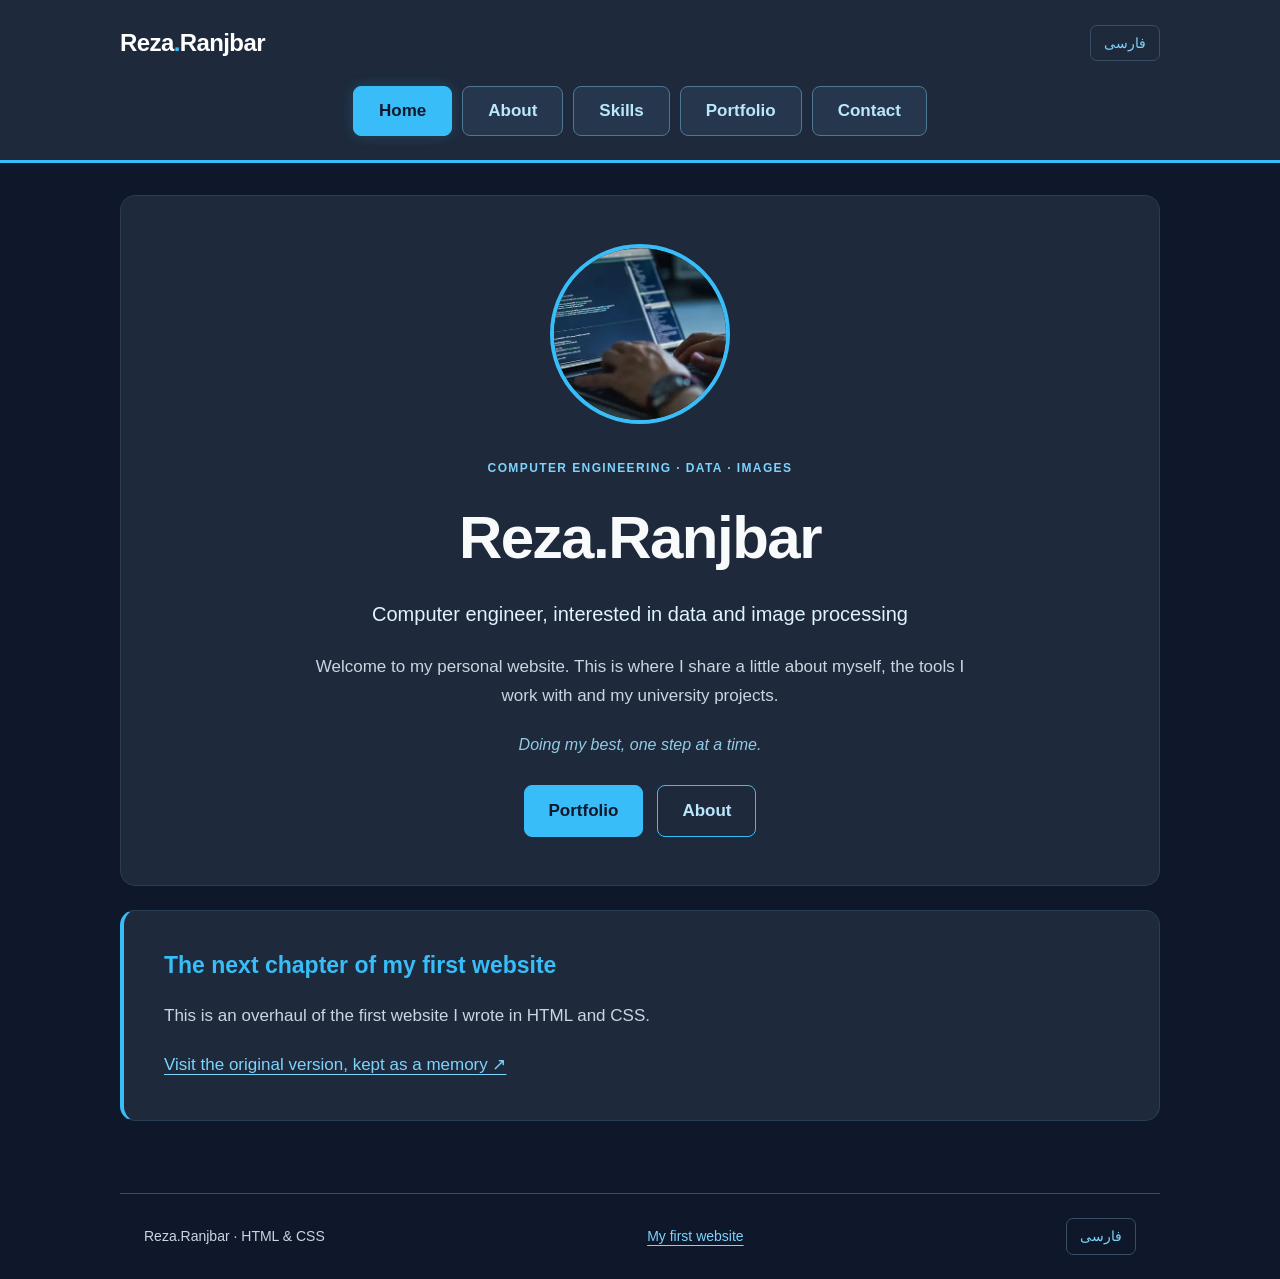
==== commit 5d94f7b5: "Add files via upload" ====
--- a/index.html
+++ b/index.html
@@ -1,57 +1,79 @@
 <!doctype html>
 <html lang="en" dir="ltr">
-    <head>
-        <meta charset="utf-8">
-        <meta name="viewport" content="width=device-width, initial-scale=1">
-        <meta name="description" content="Home — Reza.Ranjbar. My personal website and university projects.">
-        <title>Home | Reza.Ranjbar</title>
-        <link rel="stylesheet" href="style.css">
-        <link rel="icon" href="assets/favicon.svg" type="image/svg+xml">
-        <link rel="alternate" hreflang="en" href="index.html">
-        <link rel="alternate" hreflang="fa" href="fa.html">
-    </head>
-    <body>
-        <a class="skip" href="#main">Skip to content</a>
-        <!-- The same five-page navigation appears on every page. -->
+  <head>
+    <meta charset="utf-8" />
+    <meta name="viewport" content="width=device-width, initial-scale=1" />
+    <meta
+      name="description"
+      content="Home — Reza.Ranjbar. My personal website and university projects."
+    />
+    <title>Home | Reza.Ranjbar</title>
+    <link rel="stylesheet" href="style.css" />
+    <link rel="icon" href="assets/favicon.svg" type="image/svg+xml" />
+    <link rel="alternate" hreflang="en" href="index.html" />
+    <link rel="alternate" hreflang="fa" href="fa.html" />
+  </head>
+  <body>
+    <a class="skip" href="#main">Skip to content</a>
+    <!-- The same five-page navigation appears on every page. -->
     <header>
-            <div class="header-top">
-                <a class="brand" href="index.html" dir="ltr">Reza<span>.</span>Ranjbar</a>
-                <a class="language" href="fa.html" lang="fa" hreflang="fa">فارسی</a>
-            </div>
-            <nav aria-label="Main navigation">
-                <ul>
-                    <li><a href="index.html" class="nav-btn active" aria-current="page">Home</a></li>
-                    <li><a href="about.html" class="nav-btn">About</a></li>
-                    <li><a href="skills.html" class="nav-btn">Skills</a></li>
-                    <li><a href="portfolio.html" class="nav-btn">Portfolio</a></li>
-                    <li><a href="contact.html" class="nav-btn">Contact</a></li>
-                </ul>
-            </nav>
-        </header>
-        <!-- Edit this page's content here. -->
+      <div class="header-top">
+        <a class="brand" href="index.html" dir="ltr"
+          >Reza<span>.</span>Ranjbar</a
+        >
+        <a class="language" href="fa.html" lang="fa" hreflang="fa">فارسی</a>
+      </div>
+      <nav aria-label="Main navigation">
+        <ul>
+          <li>
+            <a href="index.html" class="nav-btn active" aria-current="page"
+              >Home</a
+            >
+          </li>
+          <li><a href="about.html" class="nav-btn">About</a></li>
+          <li><a href="skills.html" class="nav-btn">Skills</a></li>
+          <li><a href="portfolio.html" class="nav-btn">Portfolio</a></li>
+          <li><a href="contact.html" class="nav-btn">Contact</a></li>
+        </ul>
+      </nav>
+    </header>
+    <!-- Edit this page's content here. -->
     <main id="main">
-            <section class="home-panel" aria-labelledby="page-title">
-                <img class="profile-img" src="assets/profile.webp" alt="My profile image from the original website" width="180" height="180">
-                <p class="eyebrow">COMPUTER ENGINEERING · DATA · IMAGES</p>
-                <h1 id="page-title" dir="ltr">Reza.Ranjbar</h1>
-                <p class="role">Computer engineer, interested in data and image processing</p>
-                <p class="intro">Welcome to my personal website. This is where I share a little about myself, the tools I work with and my university projects. Each part has its own page, just like my first website.</p>
-                <p class="goal">Doing my best, one step at a time.</p>
-                <div class="actions">
-                    <a class="button" href="portfolio.html">Portfolio</a>
-                    <a class="button secondary" href="about.html">About</a>
-                </div>
-            </section>
-            <section class="history-panel">
-                <h2>The next chapter of my first website</h2>
-                <p>This is an overhaul of the first website I wrote in HTML and CSS. I have kept its five pages, navy-and-blue colours and profile image, while updating the content and making it easier to use on a phone.</p>
-                <a href="first-website/index.html">Visit the original version, kept as a memory ↗</a>
-            </section>
-        </main>
-        <footer>
-            <p dir="ltr">Reza.Ranjbar · HTML &amp; CSS</p>
-            <a href="first-website/index.html">My first website</a>
-            <a class="language" href="fa.html" lang="fa" hreflang="fa">فارسی</a>
-        </footer>
-    </body>
+      <section class="home-panel" aria-labelledby="page-title">
+        <img
+          class="profile-img"
+          src="assets/profile.webp"
+          alt="My profile image from the original website"
+          width="180"
+          height="180"
+        />
+        <p class="eyebrow">COMPUTER ENGINEERING · DATA · IMAGES</p>
+        <h1 id="page-title" dir="ltr">Reza.Ranjbar</h1>
+        <p class="role">
+          Computer engineer, interested in data and image processing
+        </p>
+        <p class="intro">
+          Welcome to my personal website. This is where I share a little about
+          myself, the tools I work with and my university projects.
+        </p>
+        <p class="goal">Doing my best, one step at a time.</p>
+        <div class="actions">
+          <a class="button" href="portfolio.html">Portfolio</a>
+          <a class="button secondary" href="about.html">About</a>
+        </div>
+      </section>
+      <section class="history-panel">
+        <h2>The next chapter of my first website</h2>
+        <p>This is an overhaul of the first website I wrote in HTML and CSS.</p>
+        <a href="first-website/index.html"
+          >Visit the original version, kept as a memory ↗</a
+        >
+      </section>
+    </main>
+    <footer>
+      <p dir="ltr">Reza.Ranjbar · HTML &amp; CSS</p>
+      <a href="first-website/index.html">My first website</a>
+      <a class="language" href="fa.html" lang="fa" hreflang="fa">فارسی</a>
+    </footer>
+  </body>
 </html>
